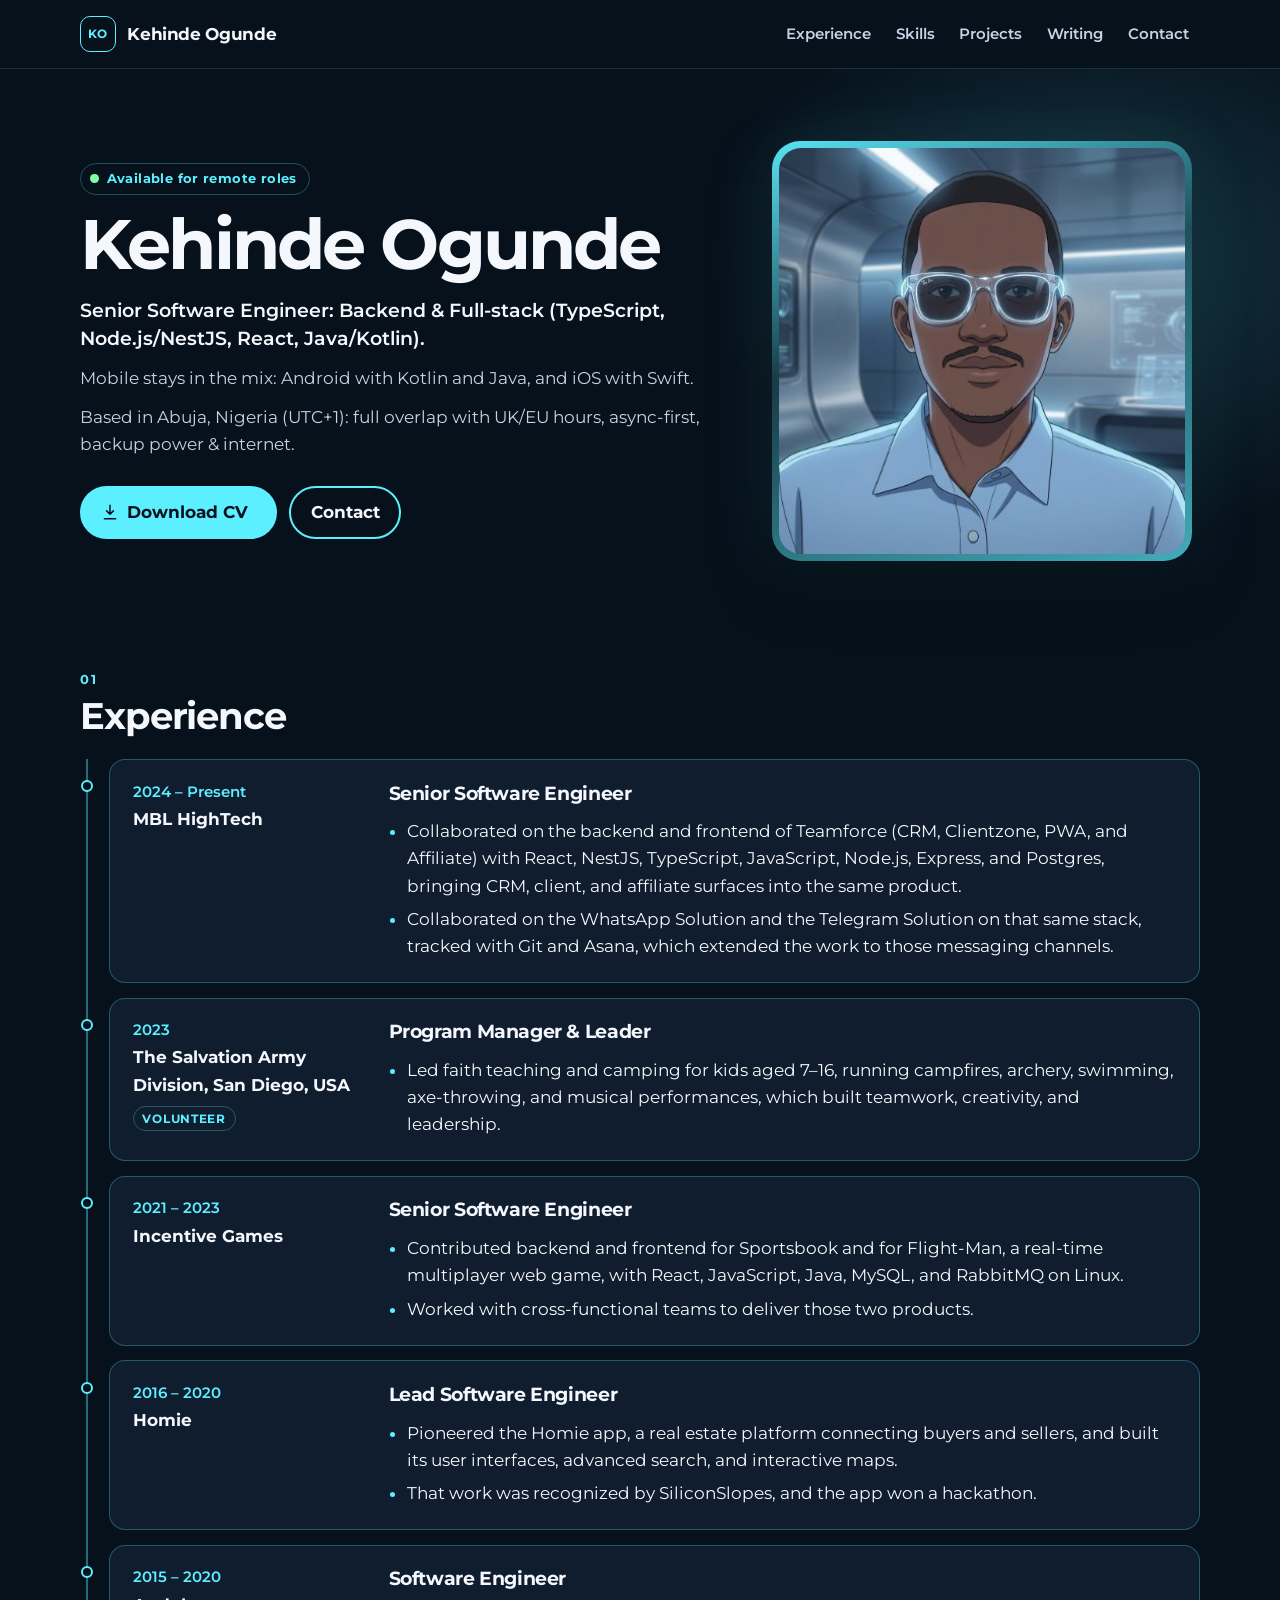
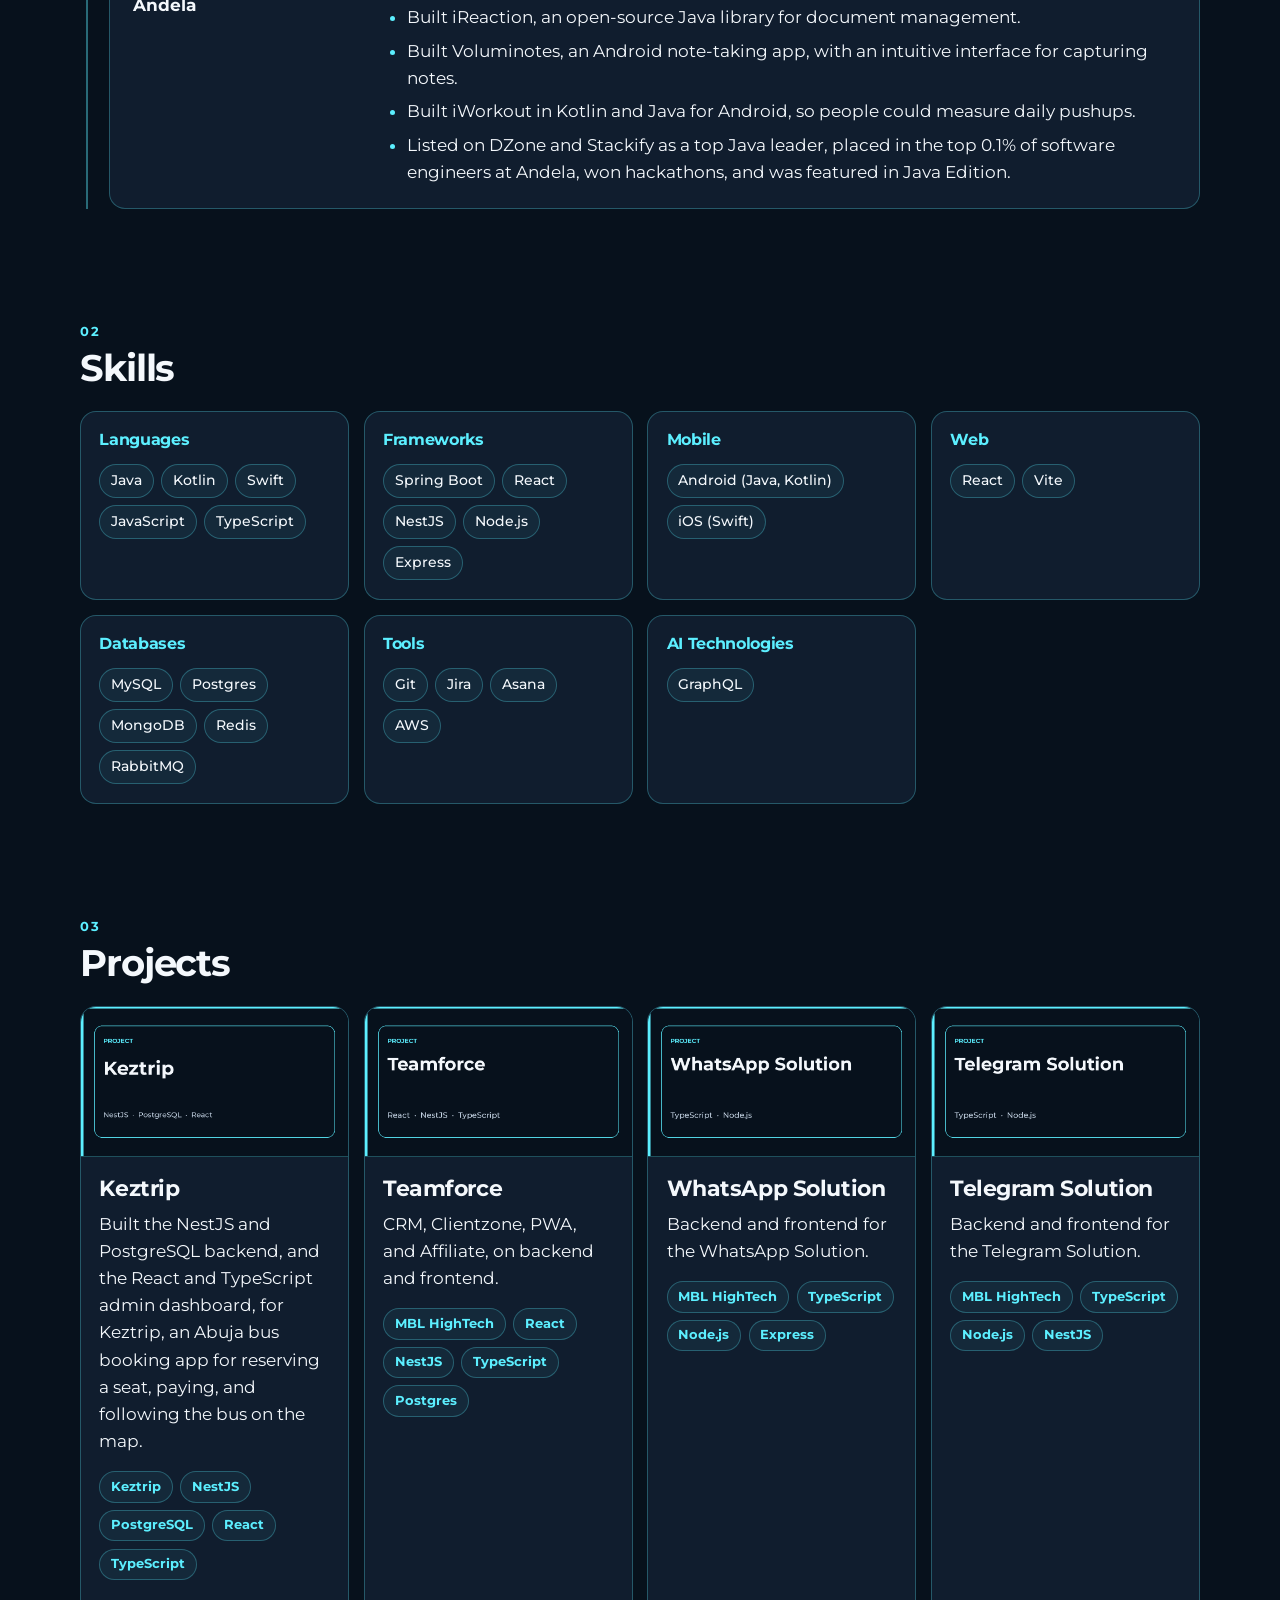
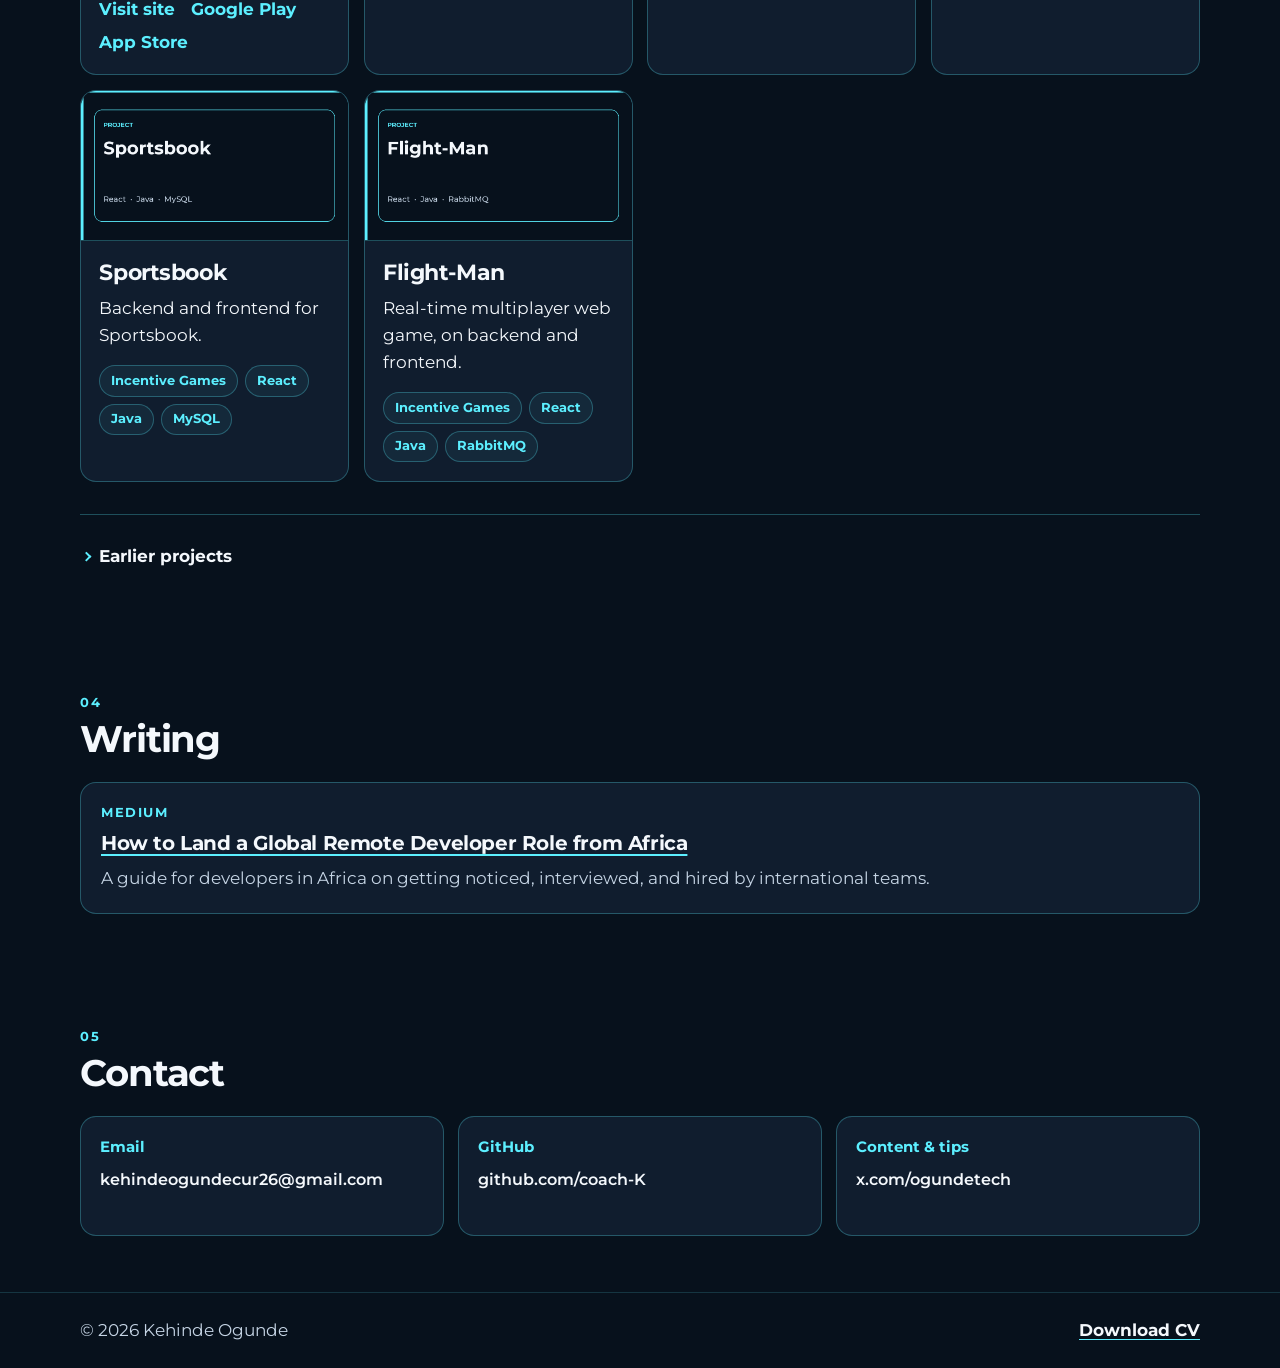
==== index.html @ 83314498 "Use Keztrip's own description on its project card. Keep the card linked to keztrip.com, which loads," ====
<!DOCTYPE html>
<html lang="en">
  <head>
    <meta charset="utf-8">
    <meta name="viewport" content="width=device-width, initial-scale=1">
    <meta name="color-scheme" content="dark">
    <meta name="theme-color" content="#07111c">
    <meta name="format-detection" content="telephone=no">
    <title>Kehinde Ogunde — Senior Software Engineer</title>
    <meta name="description" content="Senior Software Engineer in Abuja, Nigeria (UTC+1), focused on backend and full-stack work with TypeScript, Node.js/NestJS, React, and Java/Kotlin. Available for remote roles.">
    <meta name="author" content="Kehinde Ogunde">
    <link rel="canonical" href="https://kehindeogunde.com">
    <meta property="og:title" content="Kehinde Ogunde — Senior Software Engineer">
    <meta property="og:description" content="Senior Software Engineer in Abuja, Nigeria (UTC+1), focused on backend and full-stack work with TypeScript, Node.js/NestJS, React, and Java/Kotlin. Available for remote roles.">
    <meta property="og:type" content="website">
    <meta property="og:url" content="https://kehindeogunde.com">
    <meta property="og:image" content="https://kehindeogunde.com/assets/og-image.png">
    <meta property="og:image:width" content="1200">
    <meta property="og:image:height" content="630">
    <meta property="og:image:alt" content="Stylized portrait of Kehinde Ogunde, software engineer">
    <meta property="og:locale" content="en_US">
    <meta name="twitter:card" content="summary_large_image">
    <meta name="twitter:title" content="Kehinde Ogunde — Senior Software Engineer">
    <meta name="twitter:description" content="Senior Software Engineer in Abuja, Nigeria (UTC+1), focused on backend and full-stack work with TypeScript, Node.js/NestJS, React, and Java/Kotlin. Available for remote roles.">
    <meta name="twitter:image" content="https://kehindeogunde.com/assets/og-image.png">
    <meta name="twitter:image:alt" content="Stylized portrait of Kehinde Ogunde, software engineer">
    <link rel="icon" href="assets/favicon.ico" sizes="any">
    <link rel="icon" type="image/png" sizes="32x32" href="assets/favicon-32.png">
    <link rel="apple-touch-icon" href="assets/apple-touch-icon.png">
    <link rel="preload" href="assets/fonts/montserrat-latin-wght-normal.woff2" as="font" type="font/woff2" crossorigin>
    <link rel="stylesheet" href="styles.css">
    <script type="application/ld+json">
      {
        "@context": "https://schema.org",
        "@type": "Person",
        "name": "Kehinde Ogunde",
        "jobTitle": "Senior Software Engineer",
        "email": "kehindeogundecur26@gmail.com",
        "url": "https://kehindeogunde.com",
        "image": "https://kehindeogunde.com/assets/avatar.jpg",
        "address": {
          "@type": "PostalAddress",
          "addressLocality": "Abuja",
          "addressCountry": "Nigeria"
        },
        "sameAs": [
          "https://github.com/coach-K",
          "https://x.com/ogundetech"
        ],
        "worksFor": {
          "@type": "Organization",
          "name": "MBL HighTech"
        }
      }
    </script>
  </head>
  <body>
    <a class="skip" href="#main">Skip to content</a>
    <header class="site-header">
      <div class="header-inner wrap">
        <a class="brand" href="#top">
          <span class="brand-mark" aria-hidden="true">KO</span>
          <span class="brand-name">Kehinde Ogunde</span>
        </a>
        <label class="nav-toggle">
          <input class="nav-check" type="checkbox">
          <span class="visually-hidden">Menu</span>
          <span class="bars" aria-hidden="true"></span>
        </label>
        <nav class="site-nav" aria-label="Primary">
          <ul>
            <li><a href="#experience">Experience</a></li>
            <li><a href="#skills">Skills</a></li>
            <li><a href="#projects">Projects</a></li>
            <li><a href="#writing">Writing</a></li>
            <li><a href="#contact">Contact</a></li>
          </ul>
        </nav>
      </div>
    </header>

    <main id="main">
      <section class="hero" id="top" aria-labelledby="hero-title">
        <div class="wrap hero-grid">
          <div class="hero-copy">
            <p class="availability"><span class="availability-dot" aria-hidden="true"></span> Available for remote roles</p>
            <h1 id="hero-title">Kehinde Ogunde</h1>
            <p class="lede">Senior Software Engineer: Backend &amp; Full-stack (TypeScript, Node.js/NestJS, React, Java/Kotlin).</p>
            <p class="hero-note">Mobile stays in the mix: Android with Kotlin and Java, and iOS with Swift.</p>
            <p class="hero-note">Based in Abuja, Nigeria (UTC+1): full overlap with UK/EU hours, async-first, backup power &amp; internet.</p>
            <div class="hero-actions">
              <a class="button button-primary" href="assets/Kehinde-Ogunde-CV.pdf" download="Kehinde-Ogunde-CV.pdf">
                <svg xmlns="http://www.w3.org/2000/svg" viewBox="0 0 24 24" width="18" height="18" aria-hidden="true" focusable="false">
                  <path d="M12 3v12m0 0 4.5-4.5M12 15 7.5 10.5M4.5 21h15" fill="none" stroke="currentColor" stroke-width="2" stroke-linecap="round" stroke-linejoin="round"/>
                </svg>
                Download CV<span class="visually-hidden"> (PDF)</span>
              </a>
              <a class="button button-secondary" href="#contact">Contact</a>
            </div>
          </div>
          <figure class="portrait">
            <div class="portrait-frame">
              <img src="assets/avatar.jpg" width="400" height="400" alt="Stylized portrait of Kehinde Ogunde" fetchpriority="high" decoding="async">
            </div>
          </figure>
        </div>
      </section>

      <section class="section" id="experience" aria-labelledby="experience-title">
        <div class="wrap">
          <div class="section-heading">
            <p class="kicker">01</p>
            <h2 id="experience-title">Experience</h2>
          </div>
          <p class="visually-hidden">Most recent role first.</p>
          <ol class="timeline">
            <li>
              <article class="role">
                <h3>Senior Software Engineer</h3>
                <div class="role-meta">
                  <p class="role-when"><time datetime="2024">2024</time> – Present</p>
                  <p class="role-org">MBL HighTech</p>
                </div>
                <ul>
                  <li>Collaborated on the backend and frontend of Teamforce (CRM, Clientzone, PWA, and Affiliate) with React, NestJS, TypeScript, JavaScript, Node.js, Express, and Postgres, bringing CRM, client, and affiliate surfaces into the same product.</li>
                  <li>Collaborated on the WhatsApp Solution and the Telegram Solution on that same stack, tracked with Git and Asana, which extended the work to those messaging channels.</li>
                </ul>
              </article>
            </li>
            <li>
              <article class="role">
                <h3>Program Manager &amp; Leader</h3>
                <div class="role-meta">
                  <p class="role-when"><time datetime="2023">2023</time></p>
                  <p class="role-org">The Salvation Army Division, San Diego, USA</p>
                  <p class="role-badge">Volunteer</p>
                </div>
                <ul>
                  <li>Led faith teaching and camping for kids aged 7–16, running campfires, archery, swimming, axe-throwing, and musical performances, which built teamwork, creativity, and leadership.</li>
                </ul>
              </article>
            </li>
            <li>
              <article class="role">
                <h3>Senior Software Engineer</h3>
                <div class="role-meta">
                  <p class="role-when"><time datetime="2021">2021</time> – <time datetime="2023">2023</time></p>
                  <p class="role-org">Incentive Games</p>
                </div>
                <ul>
                  <li>Contributed backend and frontend for Sportsbook and for Flight-Man, a real-time multiplayer web game, with React, JavaScript, Java, MySQL, and RabbitMQ on Linux.</li>
                  <li>Worked with cross-functional teams to deliver those two products.</li>
                </ul>
              </article>
            </li>
            <li>
              <article class="role">
                <h3>Lead Software Engineer</h3>
                <div class="role-meta">
                  <p class="role-when"><time datetime="2016">2016</time> – <time datetime="2020">2020</time></p>
                  <p class="role-org">Homie</p>
                </div>
                <!-- TODO: Google Play listing for Homie was not linked. play.google.com/store/apps/details?id=com.homie.sharedliving is a different app (roommate finder, Israeli developer). Package ids com.homie, com.homie.app, and com.homie.realestate returned 404. -->
                <ul>
                  <li>Pioneered the Homie app, a real estate platform connecting buyers and sellers, and built its user interfaces, advanced search, and interactive maps.</li>
                  <li>That work was recognized by SiliconSlopes, and the app won a hackathon.</li>
                </ul>
              </article>
            </li>
            <li>
              <article class="role">
                <h3>Software Engineer</h3>
                <div class="role-meta">
                  <p class="role-when"><time datetime="2015">2015</time> – <time datetime="2020">2020</time></p>
                  <p class="role-org">Andela</p>
                </div>
                <ul>
                  <li>Built iReaction, an open-source Java library for document management.</li>
                  <li>Built Voluminotes, an Android note-taking app, with an intuitive interface for capturing notes.</li>
                  <li>Built iWorkout in Kotlin and Java for Android, so people could measure daily pushups.</li>
                  <li>Listed on DZone and Stackify as a top Java leader, placed in the top 0.1% of software engineers at Andela, won hackathons, and was featured in Java Edition.</li>
                </ul>
              </article>
            </li>
          </ol>
        </div>
      </section>

      <section class="section" id="skills" aria-labelledby="skills-title">
        <div class="wrap">
          <div class="section-heading">
            <p class="kicker">02</p>
            <h2 id="skills-title">Skills</h2>
          </div>
          <div class="skill-grid">
            <article class="skill-card">
              <h3>Languages</h3>
              <ul class="chips">
                <li>Java</li>
                <li>Kotlin</li>
                <li>Swift</li>
                <li>JavaScript</li>
                <li>TypeScript</li>
              </ul>
            </article>
            <article class="skill-card">
              <h3>Frameworks</h3>
              <ul class="chips">
                <li>Spring Boot</li>
                <li>React</li>
                <li>NestJS</li>
                <li>Node.js</li>
                <li>Express</li>
              </ul>
            </article>
            <article class="skill-card">
              <h3>Mobile</h3>
              <ul class="chips">
                <li>Android (Java, Kotlin)</li>
                <li>iOS (Swift)</li>
              </ul>
            </article>
            <article class="skill-card">
              <h3>Web</h3>
              <ul class="chips">
                <li>React</li>
                <li>Vite</li>
              </ul>
            </article>
            <article class="skill-card">
              <h3>Databases</h3>
              <ul class="chips">
                <li>MySQL</li>
                <li>Postgres</li>
                <li>MongoDB</li>
                <li>Redis</li>
                <li>RabbitMQ</li>
              </ul>
            </article>
            <article class="skill-card">
              <h3>Tools</h3>
              <ul class="chips">
                <li>Git</li>
                <li>Jira</li>
                <li>Asana</li>
                <li>AWS</li>
              </ul>
            </article>
            <article class="skill-card">
              <h3>AI Technologies</h3>
              <ul class="chips">
                <li>GraphQL</li>
              </ul>
            </article>
          </div>
        </div>
      </section>

      <section class="section" id="projects" aria-labelledby="projects-title">
        <div class="wrap">
          <div class="section-heading">
            <p class="kicker">03</p>
            <h2 id="projects-title">Projects</h2>
          </div>
          <!-- No verified public URL for Teamforce, the WhatsApp Solution, or the Telegram Solution. mblhightech.net lists Prime CRM and a WhatsApp Chat Platform under different names. teamforcetechnologies.com does not mention MBL Hightech, so it is not linked. -->
          <!-- No verified public URL for Sportsbook or Flight-Man. MEGA Flight is a 2025 Incentive Games title and is not the CV's Flight-Man, so it is not linked. -->
          <ul class="project-grid">
            <li>
              <article class="project-card">
                <img class="project-thumb" src="assets/projects/keztrip.png" width="960" height="540" alt="" decoding="async">
                <div class="project-body">
                  <h3>Keztrip</h3>
                  <p>Built the NestJS and PostgreSQL backend, and the React and TypeScript admin dashboard, for Keztrip, an Abuja bus booking app for reserving a seat, paying, and following the bus on the map.</p>
                  <ul class="tags" aria-label="Company and technologies">
                    <li class="tag-company">Keztrip</li>
                    <li>NestJS</li>
                    <li>PostgreSQL</li>
                    <li>React</li>
                    <li>TypeScript</li>
                  </ul>
                  <div class="project-links">
                    <a class="project-cta" href="https://keztrip.com/" target="_blank" rel="noopener noreferrer">Visit site<span class="visually-hidden"> for Keztrip (opens in a new tab)</span></a>
                    <a class="project-cta" href="https://play.google.com/store/apps/details?id=com.keztrip.app" target="_blank" rel="noopener noreferrer">Google Play<span class="visually-hidden"> for Keztrip (opens in a new tab)</span></a>
                    <a class="project-cta" href="https://apps.apple.com/ng/app/keztrip/id6775054855" target="_blank" rel="noopener noreferrer">App Store<span class="visually-hidden"> for Keztrip (opens in a new tab)</span></a>
                  </div>
                </div>
              </article>
            </li>
            <li>
              <article class="project-card">
                <img class="project-thumb" src="assets/projects/teamforce.png" width="960" height="540" alt="" decoding="async">
                <div class="project-body">
                  <h3>Teamforce</h3>
                  <p>CRM, Clientzone, PWA, and Affiliate, on backend and frontend.</p>
                  <ul class="tags" aria-label="Company and technologies">
                    <li class="tag-company">MBL HighTech</li>
                    <li>React</li>
                    <li>NestJS</li>
                    <li>TypeScript</li>
                    <li>Postgres</li>
                  </ul>
                </div>
              </article>
            </li>
            <li>
              <article class="project-card">
                <img class="project-thumb" src="assets/projects/whatsapp-solution.png" width="960" height="540" alt="" decoding="async">
                <div class="project-body">
                  <h3>WhatsApp Solution</h3>
                  <p>Backend and frontend for the WhatsApp Solution.</p>
                  <ul class="tags" aria-label="Company and technologies">
                    <li class="tag-company">MBL HighTech</li>
                    <li>TypeScript</li>
                    <li>Node.js</li>
                    <li>Express</li>
                  </ul>
                </div>
              </article>
            </li>
            <li>
              <article class="project-card">
                <img class="project-thumb" src="assets/projects/telegram-solution.png" width="960" height="540" alt="" decoding="async">
                <div class="project-body">
                  <h3>Telegram Solution</h3>
                  <p>Backend and frontend for the Telegram Solution.</p>
                  <ul class="tags" aria-label="Company and technologies">
                    <li class="tag-company">MBL HighTech</li>
                    <li>TypeScript</li>
                    <li>Node.js</li>
                    <li>NestJS</li>
                  </ul>
                </div>
              </article>
            </li>
            <li>
              <article class="project-card">
                <img class="project-thumb" src="assets/projects/sportsbook.png" width="960" height="540" alt="" decoding="async">
                <div class="project-body">
                  <h3>Sportsbook</h3>
                  <p>Backend and frontend for Sportsbook.</p>
                  <ul class="tags" aria-label="Company and technologies">
                    <li class="tag-company">Incentive Games</li>
                    <li>React</li>
                    <li>Java</li>
                    <li>MySQL</li>
                  </ul>
                </div>
              </article>
            </li>
            <li>
              <article class="project-card">
                <img class="project-thumb" src="assets/projects/flight-man.png" width="960" height="540" alt="" decoding="async">
                <div class="project-body">
                  <h3>Flight-Man</h3>
                  <p>Real-time multiplayer web game, on backend and frontend.</p>
                  <ul class="tags" aria-label="Company and technologies">
                    <li class="tag-company">Incentive Games</li>
                    <li>React</li>
                    <li>Java</li>
                    <li>RabbitMQ</li>
                  </ul>
                </div>
              </article>
            </li>
          </ul>
          <details class="earlier">
            <summary>Earlier projects</summary>
            <ul class="project-grid project-grid-compact">
              <li>
                <article class="project-card">
                  <img class="project-thumb" src="assets/projects/ireaction.png" width="960" height="540" alt="" decoding="async">
                  <div class="project-body">
                    <h3>iReaction</h3>
                    <p>Open-source Java library for document management.</p>
                    <ul class="tags" aria-label="Company and technologies">
                      <li class="tag-company">Andela</li>
                      <li>Java</li>
                      <li>Open source</li>
                    </ul>
                    <a class="project-cta" href="https://github.com/coach-K/iReaction" target="_blank" rel="noopener noreferrer">View repository<span class="visually-hidden"> for iReaction (opens in a new tab)</span></a>
                  </div>
                </article>
              </li>
              <li>
                <article class="project-card">
                  <img class="project-thumb" src="assets/projects/voluminotes.png" width="960" height="540" alt="" decoding="async">
                  <div class="project-body">
                    <h3>Voluminotes</h3>
                    <p>Note-taking app for Android with an intuitive interface.</p>
                    <ul class="tags" aria-label="Company and technologies">
                      <li class="tag-company">Andela</li>
                      <li>Android</li>
                    </ul>
                    <a class="project-cta" href="https://github.com/coach-K/Voluminotes-App" target="_blank" rel="noopener noreferrer">View repository<span class="visually-hidden"> for Voluminotes (opens in a new tab)</span></a>
                  </div>
                </article>
              </li>
              <li>
                <article class="project-card">
                  <img class="project-thumb" src="assets/projects/iworkout.png" width="960" height="540" alt="" decoding="async">
                  <div class="project-body">
                    <h3>iWorkout</h3>
                    <p>Workout app that measures daily pushups, built with Kotlin and Java for Android.</p>
                    <ul class="tags" aria-label="Company and technologies">
                      <li class="tag-company">Andela</li>
                      <li>Kotlin</li>
                      <li>Java</li>
                    </ul>
                    <a class="project-cta" href="https://github.com/coach-K/iWorkout" target="_blank" rel="noopener noreferrer">View repository<span class="visually-hidden"> for iWorkout (opens in a new tab)</span></a>
                  </div>
                </article>
              </li>
              <li>
                <!-- TODO: no verified Google Play URL for the Homie real-estate app. com.homie.sharedliving is a different product. Do not link a store page until the package id is confirmed. -->
                <article class="project-card">
                  <img class="project-thumb" src="assets/projects/homie.png" width="960" height="540" alt="" decoding="async">
                  <div class="project-body">
                    <h3>Homie</h3>
                    <p>Real estate app connecting buyers and sellers, with search and interactive maps.</p>
                    <ul class="tags" aria-label="Company and technologies">
                      <li class="tag-company">Homie</li>
                      <li>Android</li>
                    </ul>
                  </div>
                </article>
              </li>
            </ul>
          </details>
        </div>
      </section>

      <section class="section" id="writing" aria-labelledby="writing-title">
        <div class="wrap">
          <div class="section-heading">
            <p class="kicker">04</p>
            <h2 id="writing-title">Writing</h2>
          </div>
          <!-- TODO: No bylined Stackify or DZone article by Kehinde Ogunde was verified. Stackify's "Java Developer Skills" roundup quotes him; it is not his article. DZone search returned Kehinde Sanni, a different author. -->
          <ul class="writing-list">
            <li>
              <article class="writing-card">
                <p class="writing-source">Medium</p>
                <h3><a href="https://medium.com/@ogundetech/how-to-land-a-global-remote-developer-role-from-africa-5089f0207155" target="_blank" rel="noopener noreferrer">How to Land a Global Remote Developer Role from Africa<span class="visually-hidden"> (opens in a new tab)</span></a></h3>
                <p>A guide for developers in Africa on getting noticed, interviewed, and hired by international teams.</p>
              </article>
            </li>
          </ul>
        </div>
      </section>

      <section class="section" id="contact" aria-labelledby="contact-title">
        <div class="wrap">
          <div class="section-heading">
            <p class="kicker">05</p>
            <h2 id="contact-title">Contact</h2>
          </div>
          <div class="contact-grid">
            <a class="contact-card" href="mailto:kehindeogundecur26@gmail.com">
              <span class="contact-label">Email</span>
              <span class="contact-value">kehindeogundecur26@gmail.com</span>
            </a>
            <a class="contact-card" href="https://github.com/coach-K" target="_blank" rel="me noopener noreferrer">
              <span class="contact-label">GitHub</span>
              <span class="contact-value">github.com/coach-K</span>
              <span class="visually-hidden">(opens in a new tab)</span>
            </a>
            <a class="contact-card" href="https://x.com/ogundetech" target="_blank" rel="me noopener noreferrer">
              <span class="contact-label">Content &amp; tips</span>
              <span class="contact-value">x.com/ogundetech</span>
              <span class="visually-hidden">(opens in a new tab)</span>
            </a>
          </div>
        </div>
      </section>
    </main>

    <footer class="site-footer">
      <div class="wrap footer-inner">
        <p>© 2026 Kehinde Ogunde</p>
        <a href="assets/Kehinde-Ogunde-CV.pdf" download="Kehinde-Ogunde-CV.pdf">Download CV<span class="visually-hidden"> (PDF)</span></a>
      </div>
    </footer>
    <script src="script.js" defer></script>
  </body>
</html>
---- styles.css ----
@font-face {
  font-family: "Montserrat";
  src: url("assets/fonts/montserrat-latin-wght-normal.woff2") format("woff2");
  font-weight: 100 900;
  font-style: normal;
  font-display: swap;
  unicode-range: U+0000-00FF, U+0131, U+0152-0153, U+02BB-02BC, U+02C6, U+02DA, U+02DC, U+0304, U+0308, U+0329, U+2000-206F, U+20AC, U+2122, U+2191, U+2193, U+2212, U+2215, U+FEFF, U+FFFD;
}

:root {
  --bg: #07111c;
  --card: #101d2e;
  --ink: #f4f8fc;
  --muted: #c5d4e4;
  --cyan: #5cefff;
  --line: rgba(92, 239, 255, 0.28);
  --navy: #07111c;
  --header: rgba(7, 17, 28, 0.94);
  --radius: 16px;
}

*,
*::before,
*::after {
  box-sizing: border-box;
}

html {
  scroll-behavior: smooth;
  color-scheme: dark;
  background: var(--bg);
}

body {
  margin: 0;
  min-height: 100vh;
  background: var(--bg);
  color: var(--ink);
  font-family: "Montserrat", system-ui, sans-serif;
  font-size: 1.0625rem;
  line-height: 1.6;
  font-weight: 400;
}

h1,
h2,
h3,
p,
ul,
ol,
figure {
  margin: 0;
  padding: 0;
}

ul,
ol {
  list-style: none;
}

img {
  max-width: 100%;
  height: auto;
  display: block;
}

a {
  color: inherit;
}

:focus {
  outline: none;
}

:focus-visible {
  outline: 3px solid var(--cyan);
  outline-offset: 3px;
}

::selection {
  background: var(--cyan);
  color: var(--navy);
}

.skip {
  position: absolute;
  left: 1rem;
  top: 0;
  transform: translateY(-120%);
  z-index: 100;
  background: var(--cyan);
  color: var(--navy);
  font-weight: 700;
  text-decoration: none;
  padding: 0.65rem 1rem;
  border-radius: 0 0 10px 10px;
}

.skip:focus {
  transform: none;
}

.visually-hidden {
  position: absolute;
  width: 1px;
  height: 1px;
  padding: 0;
  margin: -1px;
  overflow: hidden;
  clip: rect(0, 0, 0, 0);
  white-space: nowrap;
  border: 0;
}

.wrap {
  width: min(1120px, calc(100% - 2rem));
  margin-inline: auto;
}

.site-header {
  position: sticky;
  top: 0;
  z-index: 40;
  background: var(--header);
  border-bottom: 1px solid rgba(92, 239, 255, 0.16);
  backdrop-filter: blur(14px);
}

.header-inner {
  position: relative;
  display: flex;
  align-items: center;
  justify-content: space-between;
  min-height: 4.25rem;
  gap: 1rem;
}

.brand {
  display: inline-flex;
  align-items: center;
  gap: 0.7rem;
  text-decoration: none;
  font-weight: 700;
  letter-spacing: -0.02em;
}

.brand-mark {
  width: 2.25rem;
  height: 2.25rem;
  display: grid;
  place-items: center;
  border: 1px solid var(--cyan);
  border-radius: 10px;
  color: var(--cyan);
  font-size: 0.78rem;
  letter-spacing: 0.04em;
  flex-shrink: 0;
}

.brand-name {
  font-size: 0.98rem;
}

.nav-toggle {
  position: relative;
  display: inline-flex;
  align-items: center;
  justify-content: center;
  width: 44px;
  height: 44px;
  border: 1px solid var(--line);
  border-radius: 12px;
  background: transparent;
  color: var(--cyan);
  cursor: pointer;
  flex-shrink: 0;
}

.nav-check {
  position: absolute;
  inset: 0;
  margin: 0;
  opacity: 0;
  cursor: pointer;
}

.nav-toggle:has(.nav-check:focus-visible) {
  outline: 3px solid var(--cyan);
  outline-offset: 3px;
}

.bars,
.bars::before,
.bars::after {
  display: block;
  width: 18px;
  height: 2px;
  background: var(--cyan);
  border-radius: 2px;
  position: relative;
}

.bars::before,
.bars::after {
  content: "";
  position: absolute;
  left: 0;
}

.bars::before {
  top: -6px;
}

.bars::after {
  top: 6px;
}

.header-inner:has(.nav-check:checked) .bars {
  background: transparent;
}

.header-inner:has(.nav-check:checked) .bars::before {
  top: 0;
  transform: rotate(45deg);
}

.header-inner:has(.nav-check:checked) .bars::after {
  top: 0;
  transform: rotate(-45deg);
}

.site-nav a {
  display: block;
  text-decoration: none;
  font-weight: 600;
  font-size: 0.98rem;
  color: var(--muted);
  padding: 0.8rem 0.85rem;
  border-radius: 10px;
}

.site-nav a:hover,
.site-nav a:focus-visible {
  color: var(--ink);
  background: rgba(92, 239, 255, 0.08);
}

@media (max-width: 859px) {
  .site-nav {
    display: none;
  }

  .header-inner:has(.nav-check:checked) .site-nav {
    display: block;
    position: absolute;
    top: calc(100% + 0.55rem);
    right: 0;
    width: min(16.5rem, calc(100vw - 2rem));
    padding: 0.4rem;
    background: #0e1a2a;
    border: 1px solid var(--line);
    border-radius: 14px;
    box-shadow: 0 18px 40px rgba(0, 0, 0, 0.4);
    z-index: 50;
  }
}

@media (min-width: 860px) {
  .nav-toggle {
    display: none;
  }

  .site-nav {
    display: block;
    position: static;
    width: auto;
    padding: 0;
    background: transparent;
    border: 0;
    box-shadow: none;
  }

  .site-nav ul {
    display: flex;
    align-items: center;
    gap: 0.15rem;
  }

  .site-nav a {
    padding: 0.4rem 0.7rem;
    font-size: 0.95rem;
  }
}

.hero {
  padding: 2.75rem 0 2.25rem;
  background: radial-gradient(ellipse 80% 55% at 50% 0%, rgba(92, 239, 255, 0.16), transparent 62%);
}

.hero-grid {
  display: grid;
  gap: 2rem;
  align-items: center;
}

.portrait {
  order: -1;
  width: min(100%, 320px);
  margin-inline: auto;
}

.portrait-frame {
  padding: 7px;
  border-radius: 28px;
  background: linear-gradient(160deg, rgba(92, 239, 255, 0.95), rgba(92, 239, 255, 0.18) 42%, rgba(92, 239, 255, 0.7));
  box-shadow: 0 24px 60px rgba(0, 0, 0, 0.35), 0 0 70px rgba(92, 239, 255, 0.12);
}

.portrait-frame img {
  width: 100%;
  border-radius: 22px;
}

.availability {
  display: inline-flex;
  align-items: center;
  gap: 0.5rem;
  margin-bottom: 0.9rem;
  padding: 0.28rem 0.75rem 0.28rem 0.55rem;
  border: 1px solid var(--line);
  border-radius: 999px;
  color: var(--cyan);
  font-size: 0.82rem;
  font-weight: 700;
  letter-spacing: 0.03em;
}

.availability-dot {
  width: 0.55rem;
  height: 0.55rem;
  border-radius: 50%;
  background: #7dffa8;
  box-shadow: 0 0 0 0 rgba(125, 255, 168, 0.65);
  animation: pulse 2.4s ease-out infinite;
}

@keyframes pulse {
  70% {
    box-shadow: 0 0 0 8px rgba(125, 255, 168, 0);
  }

  100% {
    box-shadow: 0 0 0 0 rgba(125, 255, 168, 0);
  }
}

.js .reveal {
  opacity: 0;
  transform: translateY(14px);
}

.js .reveal.is-in {
  opacity: 1;
  transform: none;
  transition: opacity 0.55s ease, transform 0.55s ease;
}

h1 {
  font-size: clamp(2.5rem, 8vw, 4.4rem);
  line-height: 1.02;
  letter-spacing: -0.04em;
  font-weight: 700;
}

.lede {
  margin-top: 1rem;
  max-width: 40rem;
  color: var(--ink);
  font-size: 1.2rem;
  font-weight: 600;
  line-height: 1.45;
}

.hero-note {
  margin-top: 0.75rem;
  max-width: 40rem;
  color: var(--muted);
}

.hero-actions {
  display: flex;
  flex-wrap: wrap;
  gap: 0.75rem;
  margin-top: 1.7rem;
}

.button {
  display: inline-flex;
  align-items: center;
  justify-content: center;
  gap: 0.5rem;
  min-height: 48px;
  padding: 0.7rem 1.2rem;
  border-radius: 999px;
  font-weight: 700;
  text-decoration: none;
  border: 2px solid transparent;
}

.button svg {
  flex-shrink: 0;
}

.button-primary {
  background: var(--cyan);
  color: var(--navy);
}

.button-primary:hover {
  background: #8af6ff;
}

.button-secondary {
  background: transparent;
  color: var(--ink);
  border-color: var(--cyan);
}

.button-secondary:hover {
  background: rgba(92, 239, 255, 0.1);
}

.section {
  padding: 2.75rem 0;
  scroll-margin-top: 5.25rem;
}

.hero {
  scroll-margin-top: 5.25rem;
}

.section-heading {
  margin-bottom: 1.35rem;
}

.kicker {
  color: var(--cyan);
  font-weight: 700;
  font-size: 0.82rem;
  letter-spacing: 0.16em;
  margin-bottom: 0.3rem;
}

h2 {
  font-size: clamp(1.7rem, 3vw, 2.3rem);
  line-height: 1.15;
  letter-spacing: -0.03em;
  font-weight: 700;
}

h3 {
  font-size: 1.2rem;
  line-height: 1.3;
  font-weight: 700;
  letter-spacing: -0.02em;
}

.timeline {
  display: grid;
  gap: 0.9rem;
  margin-left: 0.35rem;
  padding-left: 1.35rem;
  border-left: 2px solid rgba(92, 239, 255, 0.4);
}

.timeline > li {
  position: relative;
}

.timeline > li::before {
  content: "";
  position: absolute;
  width: 12px;
  height: 12px;
  border-radius: 50%;
  background: var(--bg);
  border: 2px solid var(--cyan);
  left: calc(-1.35rem - 7px);
  top: 1.35rem;
}

.role,
.skill-card,
.project-card,
.writing-card,
.contact-card {
  background: var(--card);
  border: 1px solid var(--line);
  border-radius: var(--radius);
}

.role {
  display: grid;
  gap: 0.35rem;
  padding: 1.15rem 1.15rem 1.2rem;
}

.role h3 {
  margin: 0;
}

.role-when {
  color: var(--cyan);
  font-weight: 600;
  font-size: 0.92rem;
}

.role-org {
  font-weight: 700;
  margin-top: 0.1rem;
}

.role-badge {
  display: inline-block;
  margin-top: 0.45rem;
  padding: 0.12rem 0.55rem;
  border-radius: 999px;
  border: 1px solid var(--line);
  color: var(--cyan);
  font-size: 0.75rem;
  font-weight: 700;
  letter-spacing: 0.06em;
  text-transform: uppercase;
}

.role ul {
  margin-top: 0.7rem;
  padding-left: 1.15rem;
}

.role li {
  list-style: disc;
}

.role li::marker {
  color: var(--cyan);
}

.role li + li {
  margin-top: 0.4rem;
}

.skill-grid,
.project-grid,
.writing-list,
.contact-grid {
  display: grid;
  gap: 0.9rem;
}

.skill-grid {
  grid-template-columns: repeat(auto-fit, minmax(220px, 1fr));
}

.skill-card {
  padding: 1.15rem 1.15rem 1.2rem;
  height: 100%;
}

.skill-card h3 {
  color: var(--cyan);
  font-size: 1rem;
  margin-bottom: 0.8rem;
}

.chips,
.tags {
  display: flex;
  flex-wrap: wrap;
  gap: 0.45rem;
}

.chips li,
.tags li {
  border: 1px solid var(--line);
  border-radius: 999px;
  padding: 0.28rem 0.68rem;
  background: rgba(92, 239, 255, 0.06);
  font-size: 0.9rem;
  font-weight: 500;
}

.tags {
  margin-top: 1rem;
}

.tags li {
  color: var(--cyan);
  font-size: 0.8rem;
  font-weight: 700;
}

.tag-company {
  background: var(--cyan);
  color: var(--navy);
  border-color: var(--cyan);
}

.project-grid {
  grid-template-columns: repeat(auto-fit, minmax(250px, 1fr));
}

.project-grid > li {
  display: flex;
}

.project-card {
  flex: 1;
  display: flex;
  flex-direction: column;
  overflow: hidden;
  padding: 0;
  transition: border-color 0.2s ease, transform 0.2s ease;
}

.project-card:hover {
  border-color: var(--cyan);
  transform: translateY(-4px);
}

.project-thumb {
  width: 100%;
  aspect-ratio: 16 / 9;
  object-fit: cover;
  border-bottom: 1px solid var(--line);
  background: var(--navy);
}

.project-body {
  display: flex;
  flex-direction: column;
  flex: 1;
  padding: 1.05rem 1.15rem 1.15rem;
}

.project-card h3 {
  font-size: 1.35rem;
}

.project-card p {
  margin-top: 0.55rem;
}

.project-links {
  display: flex;
  flex-wrap: wrap;
  gap: 0.35rem 1rem;
  margin-top: auto;
  padding-top: 1rem;
}

.project-cta {
  margin-top: auto;
  padding-top: 1rem;
  color: var(--cyan);
  font-weight: 700;
  text-decoration: none;
  text-underline-offset: 0.2em;
}

.project-links .project-cta {
  margin-top: 0;
  padding-top: 0;
}

.project-cta:hover {
  text-decoration: underline;
}

.earlier {
  margin-top: 2rem;
  border-top: 1px solid var(--line);
  padding-top: 1.1rem;
}

.earlier summary {
  display: inline-flex;
  align-items: center;
  gap: 0.55rem;
  min-height: 48px;
  padding: 0.35rem 0.2rem;
  color: var(--ink);
  font-weight: 700;
  font-size: 1.05rem;
  cursor: pointer;
  list-style: none;
}

.earlier summary::-webkit-details-marker {
  display: none;
}

.earlier summary::before {
  content: "";
  width: 0.45rem;
  height: 0.45rem;
  border-right: 2px solid var(--cyan);
  border-bottom: 2px solid var(--cyan);
  transform: rotate(-45deg);
  transition: transform 0.2s ease;
}

.earlier[open] summary::before {
  transform: rotate(45deg);
}

.project-grid-compact {
  margin-top: 0.4rem;
  grid-template-columns: repeat(auto-fit, minmax(220px, 1fr));
}

.project-grid-compact .project-card h3 {
  font-size: 1.1rem;
}

.project-grid-compact .project-body {
  padding: 0.85rem 0.95rem 1rem;
}

.writing-list {
  grid-template-columns: 1fr;
}

.writing-card {
  padding: 1.2rem 1.25rem 1.3rem;
  transition: border-color 0.2s ease;
}

.writing-card:hover {
  border-color: var(--cyan);
}

.writing-source {
  color: var(--cyan);
  font-size: 0.82rem;
  font-weight: 700;
  letter-spacing: 0.12em;
  text-transform: uppercase;
}

.writing-card h3 {
  margin-top: 0.45rem;
  font-size: 1.25rem;
}

.writing-card h3 a {
  color: inherit;
  text-decoration-color: var(--cyan);
  text-underline-offset: 0.18em;
}

.writing-card p:last-child {
  margin-top: 0.55rem;
  color: var(--muted);
}

.project-meta {
  color: var(--muted);
  font-weight: 600;
  font-size: 0.92rem;
}

.contact-grid {
  grid-template-columns: repeat(auto-fit, minmax(240px, 1fr));
}

.contact-card {
  display: flex;
  flex-direction: column;
  gap: 0.4rem;
  min-height: 7.5rem;
  padding: 1.2rem 1.2rem 1.25rem;
  text-decoration: none;
  transition: border-color 0.2s ease, background 0.2s ease;
}

.contact-card:hover {
  border-color: var(--cyan);
  background: #132536;
}

.contact-label {
  color: var(--cyan);
  font-size: 0.92rem;
  font-weight: 700;
}

.contact-value {
  font-weight: 600;
  font-size: 1.02rem;
  overflow-wrap: anywhere;
}

.site-footer {
  border-top: 1px solid rgba(92, 239, 255, 0.16);
  padding: 0.4rem 0 1.5rem;
}

.footer-inner {
  display: flex;
  flex-wrap: wrap;
  gap: 0.75rem 1.5rem;
  justify-content: space-between;
  align-items: center;
  color: var(--muted);
  padding-top: 1.1rem;
}

.footer-inner a {
  color: var(--ink);
  font-weight: 700;
  text-decoration-color: var(--cyan);
  text-underline-offset: 0.2em;
}

a,
summary {
  -webkit-tap-highlight-color: rgba(92, 239, 255, 0.25);
}

@media (min-width: 800px) {
  .role {
    grid-template-columns: 14.5rem 1fr;
    grid-template-areas:
      "meta title"
      "meta body";
    column-gap: 1.5rem;
    row-gap: 0.35rem;
    align-items: start;
    padding: 1.3rem 1.4rem 1.35rem;
  }

  .role h3 {
    grid-area: title;
  }

  .role-meta {
    grid-area: meta;
  }

  .role ul {
    grid-area: body;
    margin-top: 0.45rem;
  }
}

@media (min-width: 860px) {
  .wrap {
    width: min(1120px, calc(100% - 3rem));
  }

  .hero {
    padding: 4.5rem 0 3.25rem;
    background: radial-gradient(ellipse 48% 80% at 86% 35%, rgba(92, 239, 255, 0.16), transparent 64%);
  }

  .hero-grid {
    grid-template-columns: minmax(0, 1.15fr) minmax(260px, 0.8fr);
    gap: 3.5rem;
  }

  .portrait {
    order: 0;
    width: 100%;
    max-width: 420px;
    margin-inline: 0 0 auto;
  }

  .section {
    padding: 3.5rem 0;
  }

  .brand-name {
    font-size: 1.05rem;
  }
}

@media (max-width: 359px) {
  .brand-name {
    font-size: 0.86rem;
  }
}

@media (prefers-reduced-motion: reduce) {
  html {
    scroll-behavior: auto;
  }

  *,
  *::before,
  *::after {
    animation: none !important;
    transition: none !important;
  }

  .js .reveal {
    opacity: 1;
    transform: none;
  }
}

@media print {
  .js .reveal {
    opacity: 1 !important;
    transform: none !important;
  }

  .earlier > ul {
    display: grid !important;
  }

  .site-header,
  .skip,
  .hero-actions,
  .nav-toggle {
    display: none !important;
  }

  body {
    background: #fff;
    color: #121212;
  }

  .role,
  .skill-card,
  .project-card,
  .writing-card,
  .contact-card {
    background: #fff;
    border-color: #ccc;
    break-inside: avoid;
  }

  .eyebrow,
  .kicker,
  .role-when,
  .contact-label,
  .skill-card h3,
  .tags li,
  .role-badge {
    color: #0b6d84;
  }

  a {
    color: #121212;
  }
}
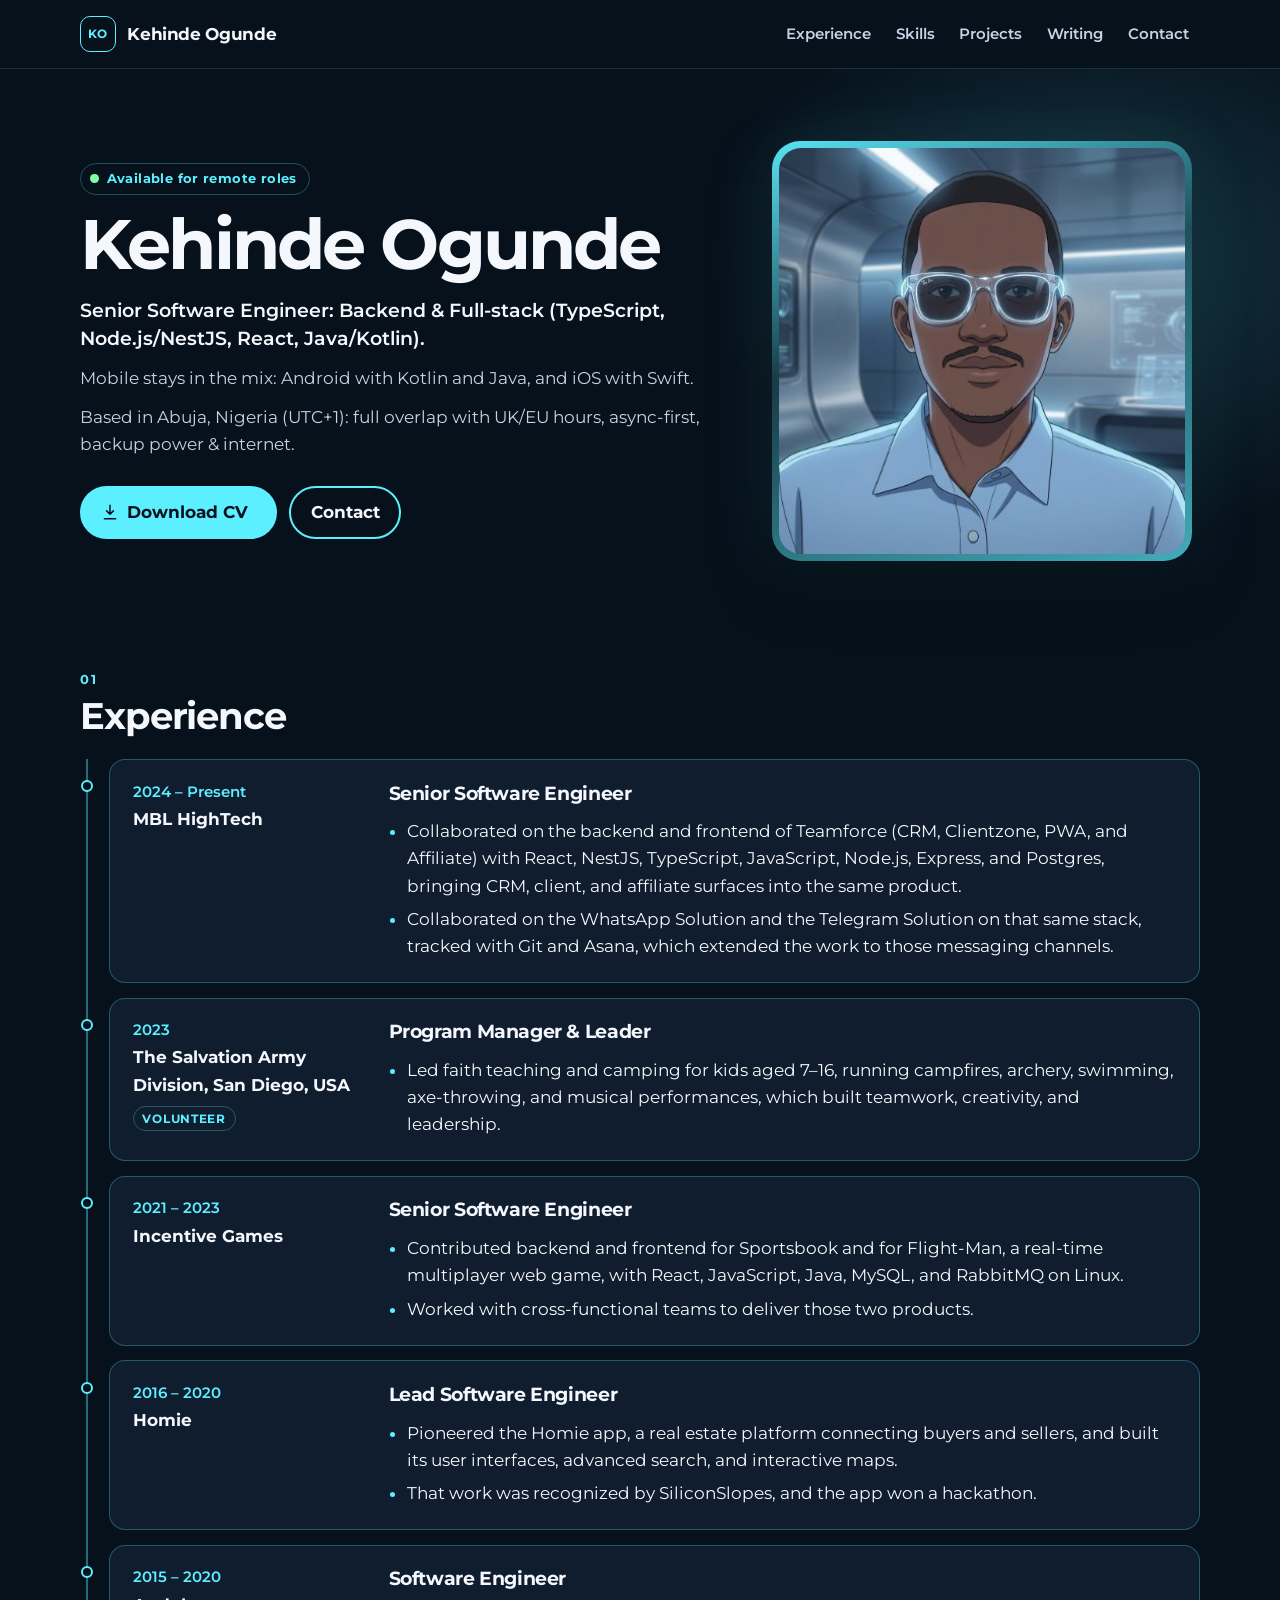
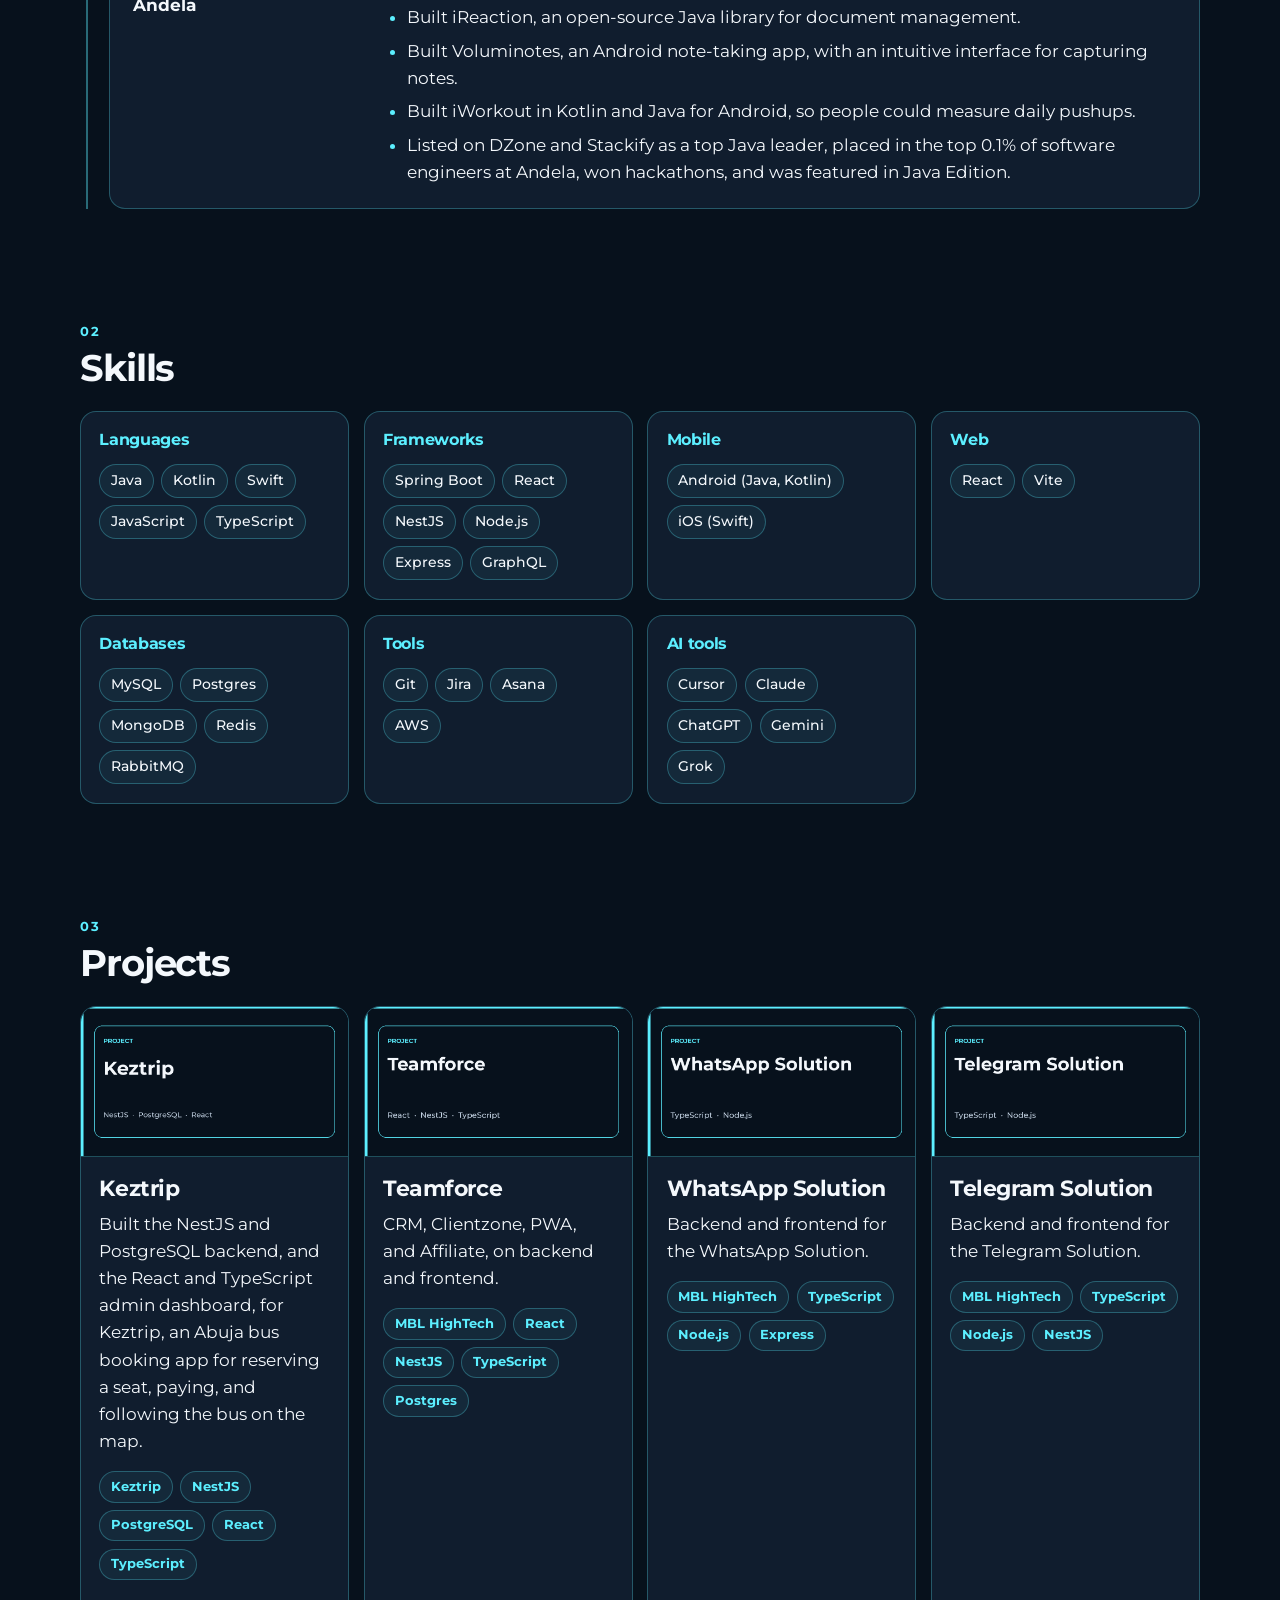
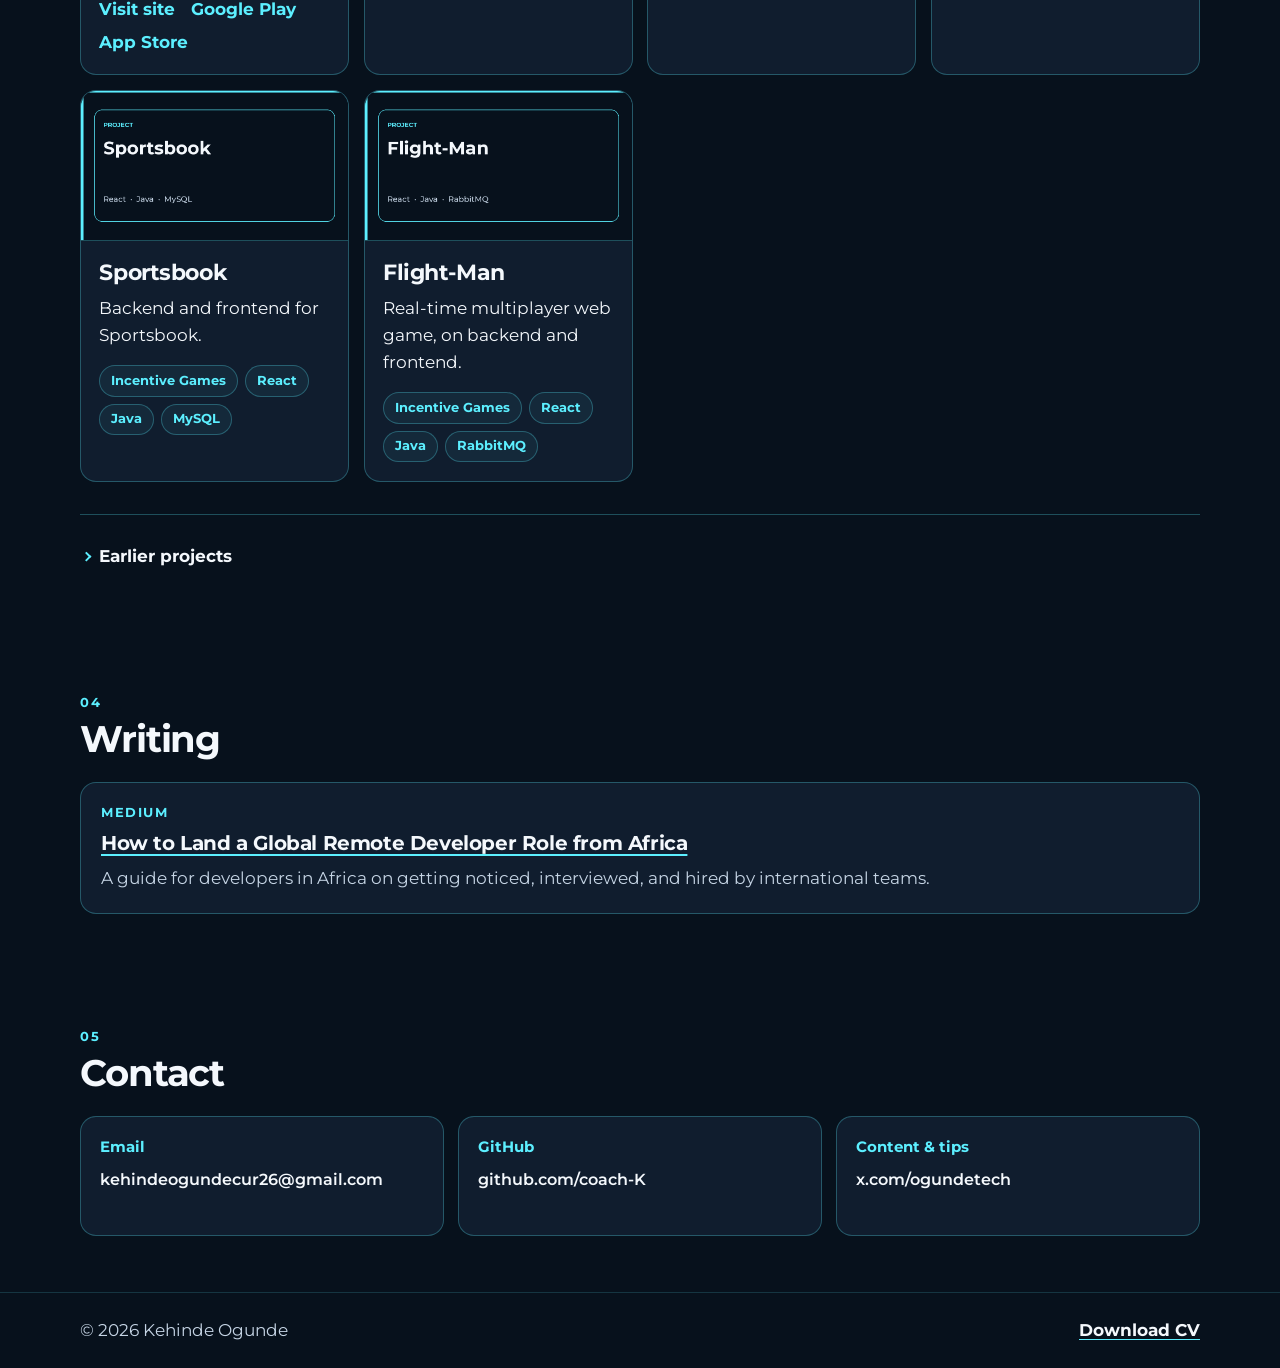
==== commit 6fafd9f6: "List the AI tools Kehinde uses now. Replace the AI group with Cursor, Claude, ChatGPT, Gemini, and G" ====
--- a/index.html
+++ b/index.html
@@ -211,6 +211,7 @@
                 <li>NestJS</li>
                 <li>Node.js</li>
                 <li>Express</li>
+                <li>GraphQL</li>
               </ul>
             </article>
             <article class="skill-card">
@@ -247,9 +248,13 @@
               </ul>
             </article>
             <article class="skill-card">
-              <h3>AI Technologies</h3>
-              <ul class="chips">
-                <li>GraphQL</li>
+              <h3>AI tools</h3>
+              <ul class="chips">
+                <li>Cursor</li>
+                <li>Claude</li>
+                <li>ChatGPT</li>
+                <li>Gemini</li>
+                <li>Grok</li>
               </ul>
             </article>
           </div>
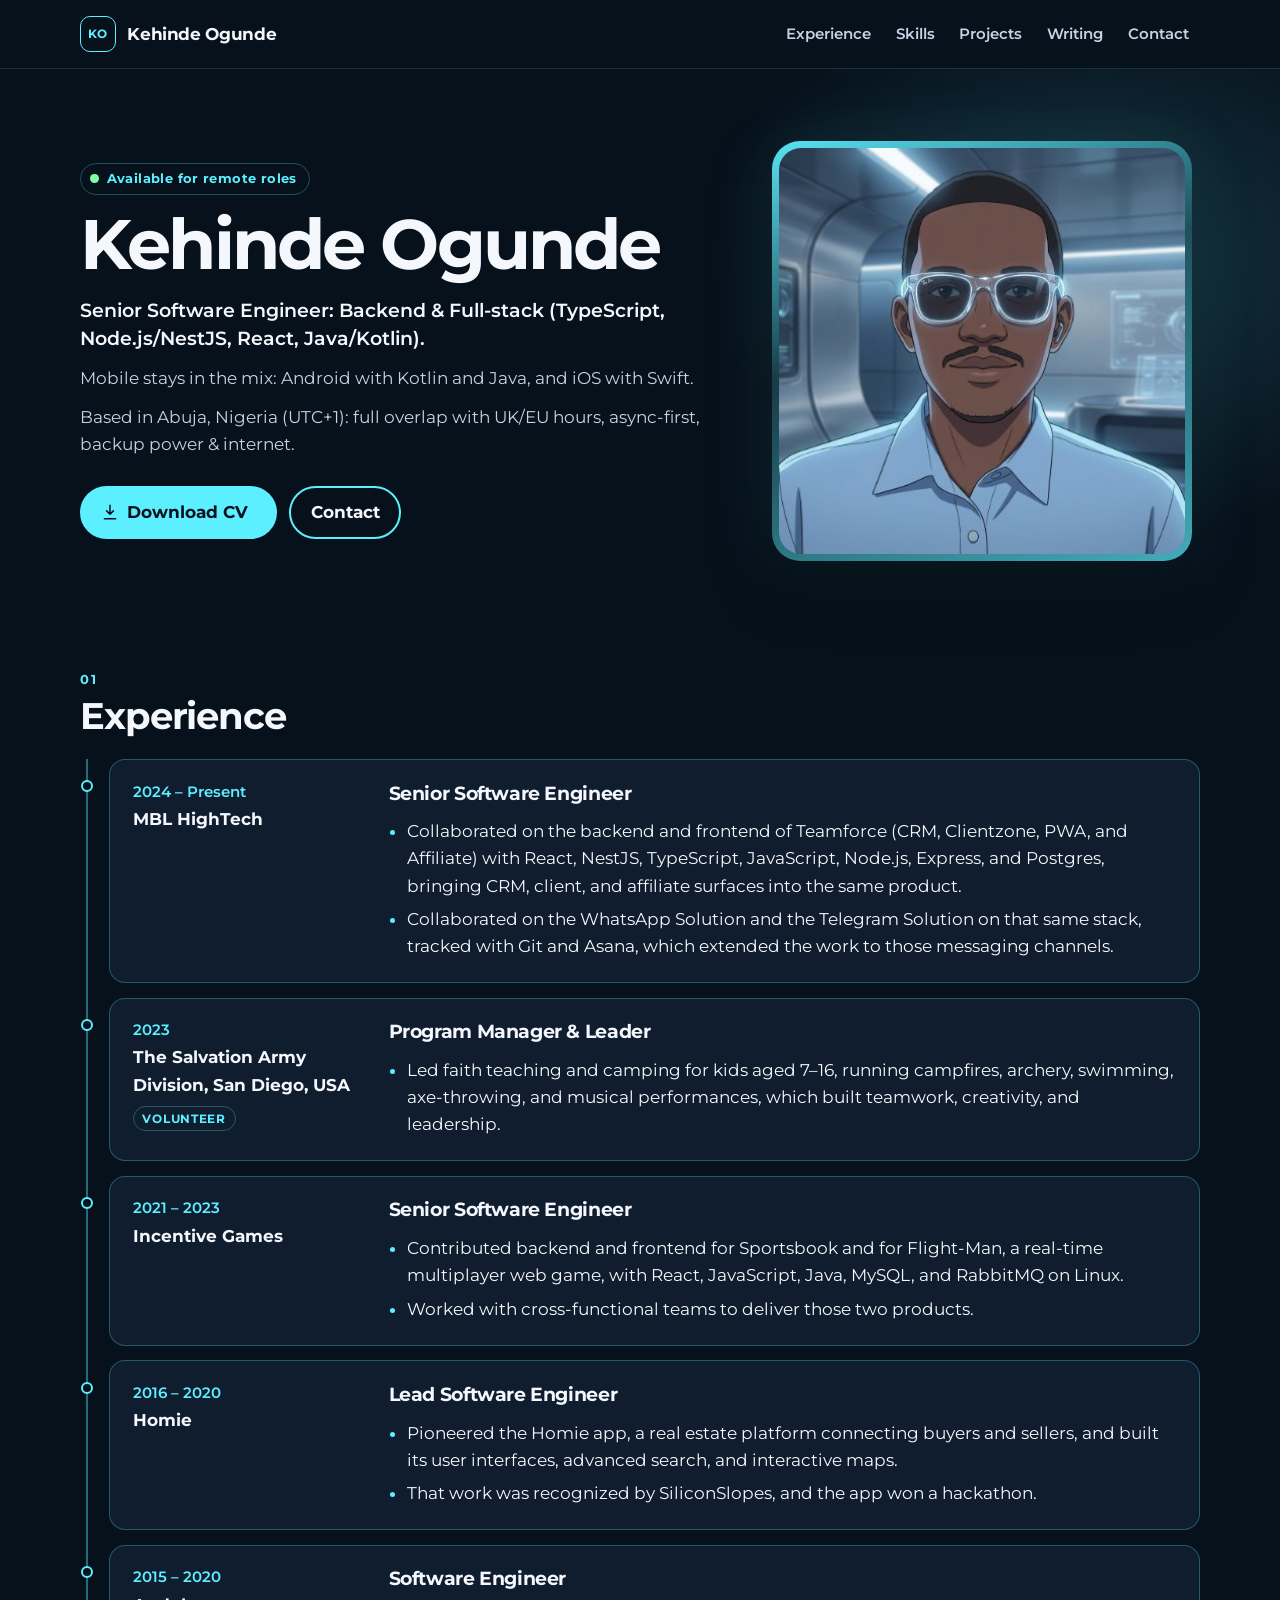
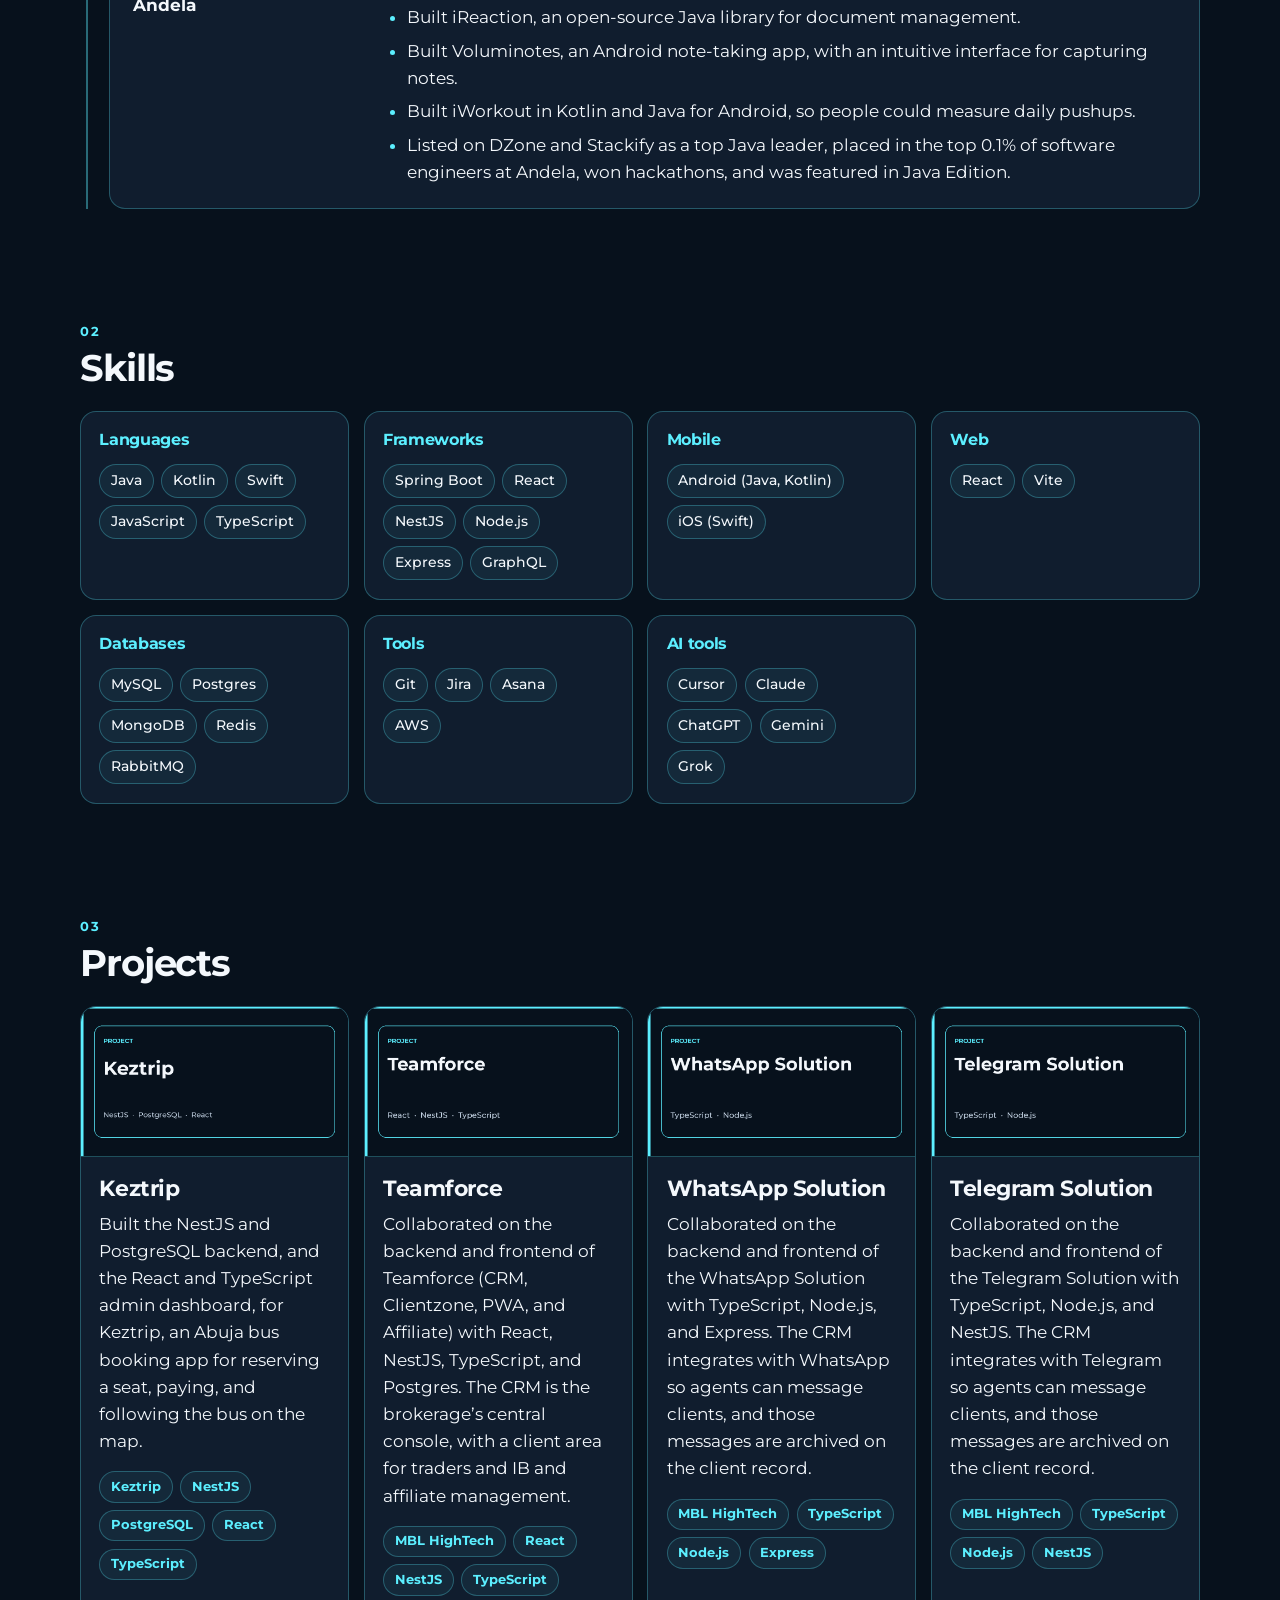
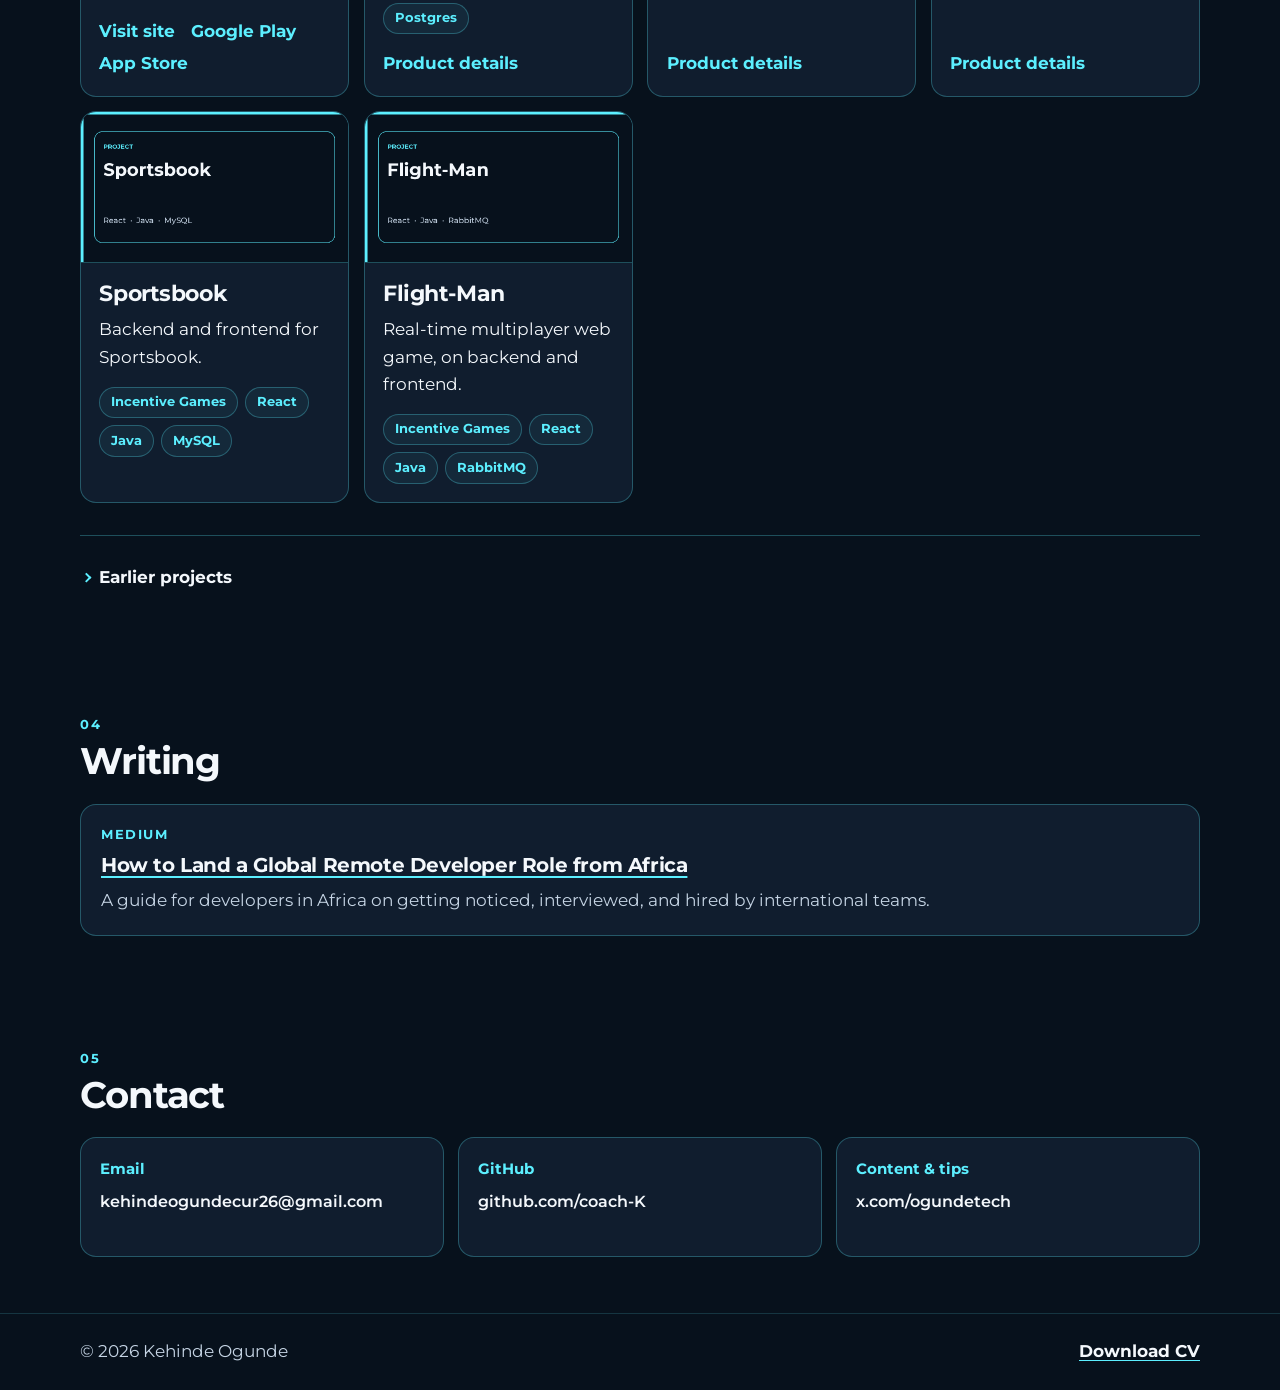
==== commit bab466e9: "Link the MBL HighTech cards to TeamForce product pages. Use the site's wording for Teamforce, WhatsA" ====
--- a/index.html
+++ b/index.html
@@ -267,7 +267,7 @@
             <p class="kicker">03</p>
             <h2 id="projects-title">Projects</h2>
           </div>
-          <!-- No verified public URL for Teamforce, the WhatsApp Solution, or the Telegram Solution. mblhightech.net lists Prime CRM and a WhatsApp Chat Platform under different names. teamforcetechnologies.com does not mention MBL Hightech, so it is not linked. -->
+          <!-- Teamforce, WhatsApp Solution, and Telegram Solution link to teamforcetechnologies.com, confirmed by Kehinde. /products/whatsapp/ and /products/telegram/ return 404; both messaging cards use the communication page, which names WhatsApp and Telegram. -->
           <!-- No verified public URL for Sportsbook or Flight-Man. MEGA Flight is a 2025 Incentive Games title and is not the CV's Flight-Man, so it is not linked. -->
           <ul class="project-grid">
             <li>
@@ -296,7 +296,7 @@
                 <img class="project-thumb" src="assets/projects/teamforce.png" width="960" height="540" alt="" decoding="async">
                 <div class="project-body">
                   <h3>Teamforce</h3>
-                  <p>CRM, Clientzone, PWA, and Affiliate, on backend and frontend.</p>
+                  <p>Collaborated on the backend and frontend of Teamforce (CRM, Clientzone, PWA, and Affiliate) with React, NestJS, TypeScript, and Postgres. The CRM is the brokerage’s central console, with a client area for traders and IB and affiliate management.</p>
                   <ul class="tags" aria-label="Company and technologies">
                     <li class="tag-company">MBL HighTech</li>
                     <li>React</li>
@@ -304,6 +304,7 @@
                     <li>TypeScript</li>
                     <li>Postgres</li>
                   </ul>
+                  <a class="project-cta" href="https://teamforcetechnologies.com/products/" target="_blank" rel="noopener noreferrer">Product details<span class="visually-hidden"> for Teamforce (opens in a new tab)</span></a>
                 </div>
               </article>
             </li>
@@ -312,13 +313,14 @@
                 <img class="project-thumb" src="assets/projects/whatsapp-solution.png" width="960" height="540" alt="" decoding="async">
                 <div class="project-body">
                   <h3>WhatsApp Solution</h3>
-                  <p>Backend and frontend for the WhatsApp Solution.</p>
+                  <p>Collaborated on the backend and frontend of the WhatsApp Solution with TypeScript, Node.js, and Express. The CRM integrates with WhatsApp so agents can message clients, and those messages are archived on the client record.</p>
                   <ul class="tags" aria-label="Company and technologies">
                     <li class="tag-company">MBL HighTech</li>
                     <li>TypeScript</li>
                     <li>Node.js</li>
                     <li>Express</li>
                   </ul>
+                  <a class="project-cta" href="https://teamforcetechnologies.com/products/communication/" target="_blank" rel="noopener noreferrer">Product details<span class="visually-hidden"> for the WhatsApp Solution (opens in a new tab)</span></a>
                 </div>
               </article>
             </li>
@@ -327,13 +329,14 @@
                 <img class="project-thumb" src="assets/projects/telegram-solution.png" width="960" height="540" alt="" decoding="async">
                 <div class="project-body">
                   <h3>Telegram Solution</h3>
-                  <p>Backend and frontend for the Telegram Solution.</p>
+                  <p>Collaborated on the backend and frontend of the Telegram Solution with TypeScript, Node.js, and NestJS. The CRM integrates with Telegram so agents can message clients, and those messages are archived on the client record.</p>
                   <ul class="tags" aria-label="Company and technologies">
                     <li class="tag-company">MBL HighTech</li>
                     <li>TypeScript</li>
                     <li>Node.js</li>
                     <li>NestJS</li>
                   </ul>
+                  <a class="project-cta" href="https://teamforcetechnologies.com/products/communication/" target="_blank" rel="noopener noreferrer">Product details<span class="visually-hidden"> for the Telegram Solution (opens in a new tab)</span></a>
                 </div>
               </article>
             </li>
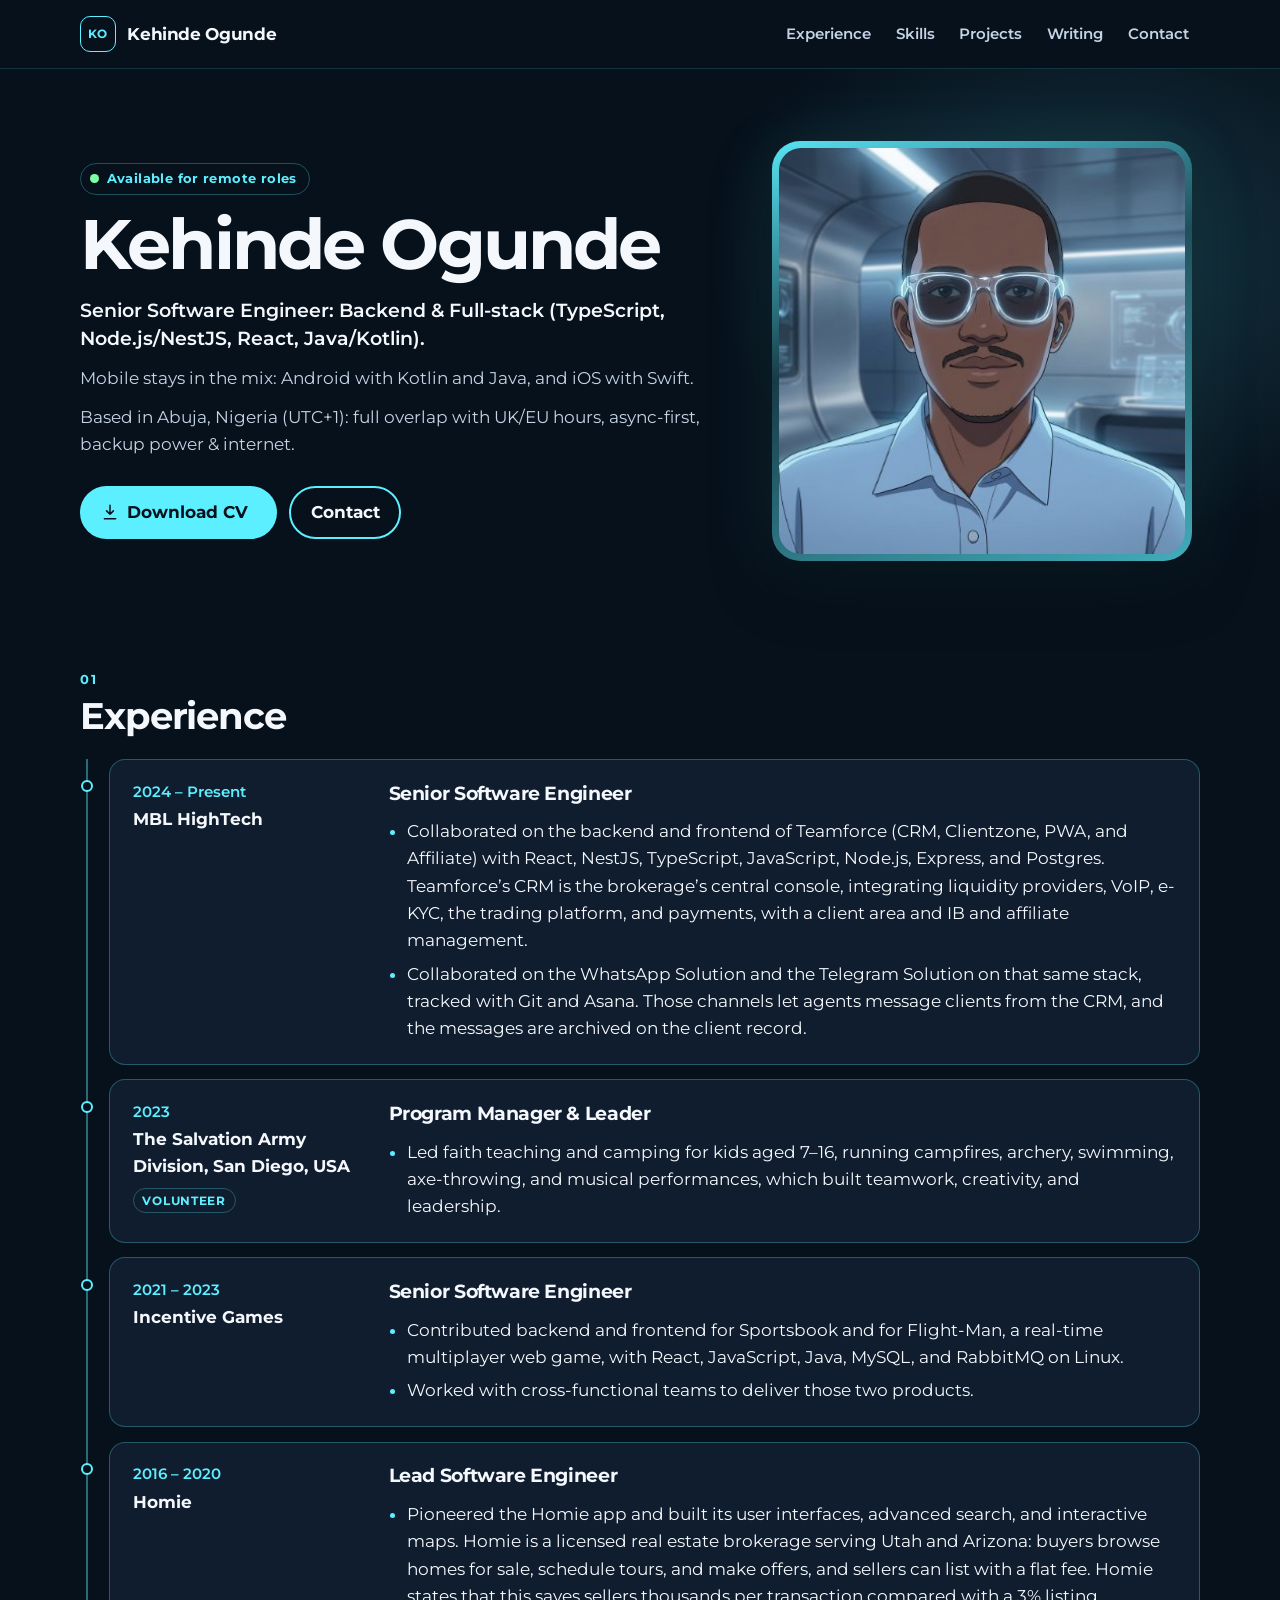
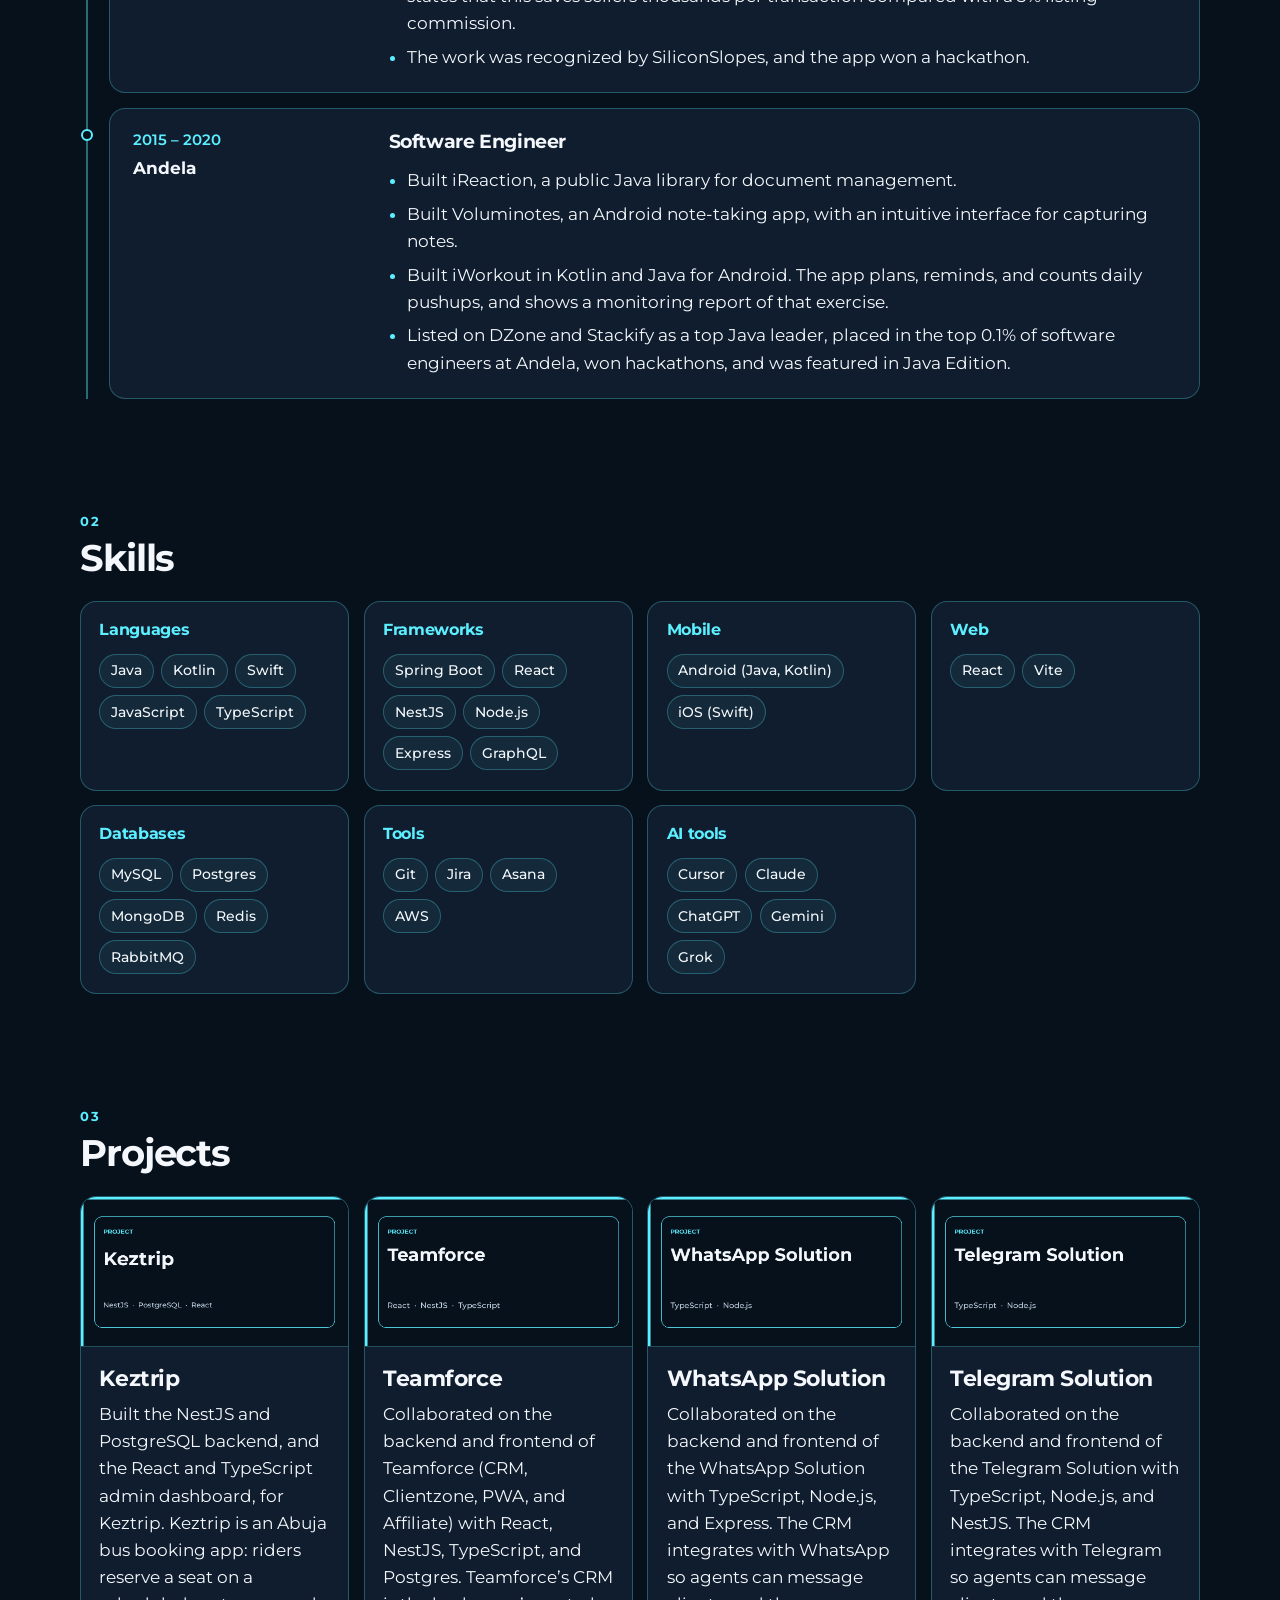
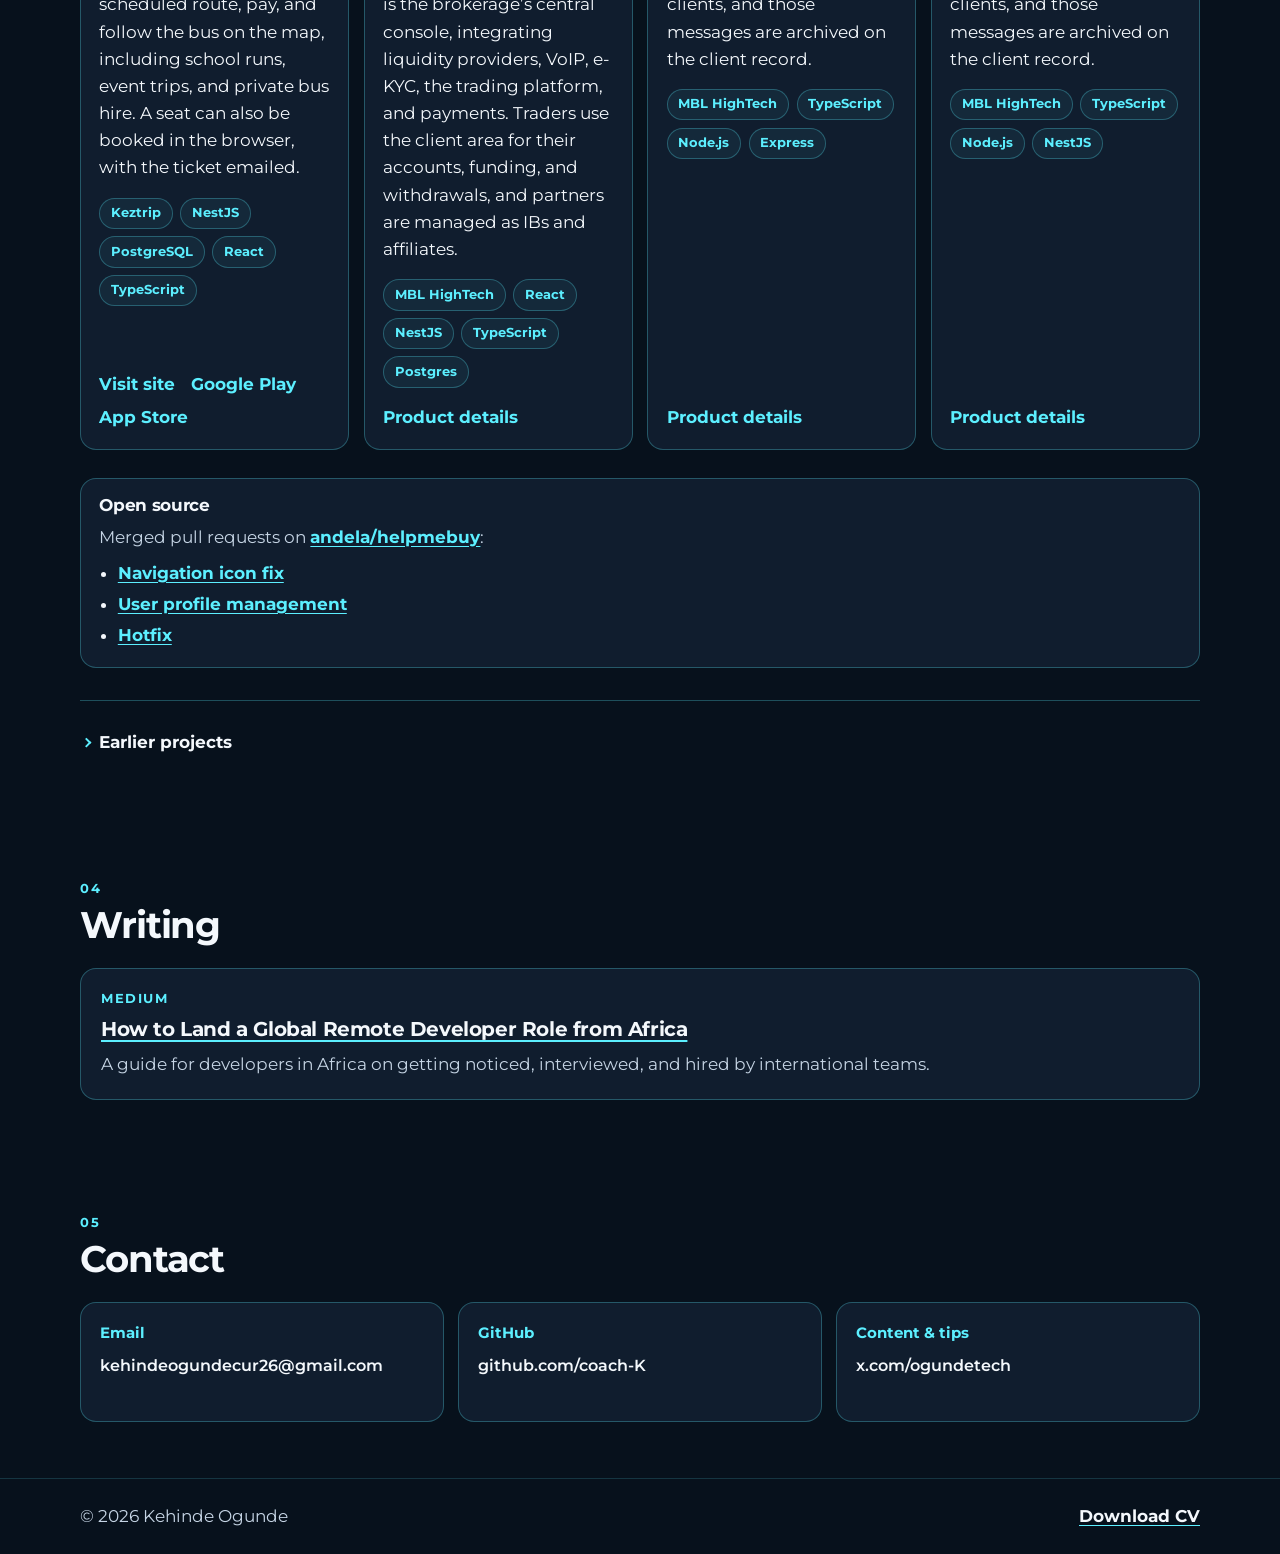
==== commit e2c0f971: "Refresh project outcomes and regenerate the CV. Drop the Incentive Games project cards, link Homie a" ====
--- a/index.html
+++ b/index.html
@@ -122,8 +122,8 @@
                   <p class="role-org">MBL HighTech</p>
                 </div>
                 <ul>
-                  <li>Collaborated on the backend and frontend of Teamforce (CRM, Clientzone, PWA, and Affiliate) with React, NestJS, TypeScript, JavaScript, Node.js, Express, and Postgres, bringing CRM, client, and affiliate surfaces into the same product.</li>
-                  <li>Collaborated on the WhatsApp Solution and the Telegram Solution on that same stack, tracked with Git and Asana, which extended the work to those messaging channels.</li>
+                  <li>Collaborated on the backend and frontend of Teamforce (CRM, Clientzone, PWA, and Affiliate) with React, NestJS, TypeScript, JavaScript, Node.js, Express, and Postgres. Teamforce’s CRM is the brokerage’s central console, integrating liquidity providers, VoIP, e-KYC, the trading platform, and payments, with a client area and IB and affiliate management.</li>
+                  <li>Collaborated on the WhatsApp Solution and the Telegram Solution on that same stack, tracked with Git and Asana. Those channels let agents message clients from the CRM, and the messages are archived on the client record.</li>
                 </ul>
               </article>
             </li>
@@ -160,10 +160,9 @@
                   <p class="role-when"><time datetime="2016">2016</time> – <time datetime="2020">2020</time></p>
                   <p class="role-org">Homie</p>
                 </div>
-                <!-- TODO: Google Play listing for Homie was not linked. play.google.com/store/apps/details?id=com.homie.sharedliving is a different app (roommate finder, Israeli developer). Package ids com.homie, com.homie.app, and com.homie.realestate returned 404. -->
                 <ul>
-                  <li>Pioneered the Homie app, a real estate platform connecting buyers and sellers, and built its user interfaces, advanced search, and interactive maps.</li>
-                  <li>That work was recognized by SiliconSlopes, and the app won a hackathon.</li>
+                  <li>Pioneered the Homie app and built its user interfaces, advanced search, and interactive maps. Homie is a licensed real estate brokerage serving Utah and Arizona: buyers browse homes for sale, schedule tours, and make offers, and sellers can list with a flat fee. Homie states that this saves sellers thousands per transaction compared with a 3% listing commission.</li>
+                  <li>The work was recognized by SiliconSlopes, and the app won a hackathon.</li>
                 </ul>
               </article>
             </li>
@@ -175,9 +174,9 @@
                   <p class="role-org">Andela</p>
                 </div>
                 <ul>
-                  <li>Built iReaction, an open-source Java library for document management.</li>
+                  <li>Built iReaction, a public Java library for document management.</li>
                   <li>Built Voluminotes, an Android note-taking app, with an intuitive interface for capturing notes.</li>
-                  <li>Built iWorkout in Kotlin and Java for Android, so people could measure daily pushups.</li>
+                  <li>Built iWorkout in Kotlin and Java for Android. The app plans, reminds, and counts daily pushups, and shows a monitoring report of that exercise.</li>
                   <li>Listed on DZone and Stackify as a top Java leader, placed in the top 0.1% of software engineers at Andela, won hackathons, and was featured in Java Edition.</li>
                 </ul>
               </article>
@@ -268,14 +267,13 @@
             <h2 id="projects-title">Projects</h2>
           </div>
           <!-- Teamforce, WhatsApp Solution, and Telegram Solution link to teamforcetechnologies.com, confirmed by Kehinde. /products/whatsapp/ and /products/telegram/ return 404; both messaging cards use the communication page, which names WhatsApp and Telegram. -->
-          <!-- No verified public URL for Sportsbook or Flight-Man. MEGA Flight is a 2025 Incentive Games title and is not the CV's Flight-Man, so it is not linked. -->
           <ul class="project-grid">
             <li>
               <article class="project-card">
                 <img class="project-thumb" src="assets/projects/keztrip.png" width="960" height="540" alt="" decoding="async">
                 <div class="project-body">
                   <h3>Keztrip</h3>
-                  <p>Built the NestJS and PostgreSQL backend, and the React and TypeScript admin dashboard, for Keztrip, an Abuja bus booking app for reserving a seat, paying, and following the bus on the map.</p>
+                  <p>Built the NestJS and PostgreSQL backend, and the React and TypeScript admin dashboard, for Keztrip. Keztrip is an Abuja bus booking app: riders reserve a seat on a scheduled route, pay, and follow the bus on the map, including school runs, event trips, and private bus hire. A seat can also be booked in the browser, with the ticket emailed.</p>
                   <ul class="tags" aria-label="Company and technologies">
                     <li class="tag-company">Keztrip</li>
                     <li>NestJS</li>
@@ -296,7 +294,7 @@
                 <img class="project-thumb" src="assets/projects/teamforce.png" width="960" height="540" alt="" decoding="async">
                 <div class="project-body">
                   <h3>Teamforce</h3>
-                  <p>Collaborated on the backend and frontend of Teamforce (CRM, Clientzone, PWA, and Affiliate) with React, NestJS, TypeScript, and Postgres. The CRM is the brokerage’s central console, with a client area for traders and IB and affiliate management.</p>
+                  <p>Collaborated on the backend and frontend of Teamforce (CRM, Clientzone, PWA, and Affiliate) with React, NestJS, TypeScript, and Postgres. Teamforce’s CRM is the brokerage’s central console, integrating liquidity providers, VoIP, e-KYC, the trading platform, and payments. Traders use the client area for their accounts, funding, and withdrawals, and partners are managed as IBs and affiliates.</p>
                   <ul class="tags" aria-label="Company and technologies">
                     <li class="tag-company">MBL HighTech</li>
                     <li>React</li>
@@ -340,37 +338,16 @@
                 </div>
               </article>
             </li>
-            <li>
-              <article class="project-card">
-                <img class="project-thumb" src="assets/projects/sportsbook.png" width="960" height="540" alt="" decoding="async">
-                <div class="project-body">
-                  <h3>Sportsbook</h3>
-                  <p>Backend and frontend for Sportsbook.</p>
-                  <ul class="tags" aria-label="Company and technologies">
-                    <li class="tag-company">Incentive Games</li>
-                    <li>React</li>
-                    <li>Java</li>
-                    <li>MySQL</li>
-                  </ul>
-                </div>
-              </article>
-            </li>
-            <li>
-              <article class="project-card">
-                <img class="project-thumb" src="assets/projects/flight-man.png" width="960" height="540" alt="" decoding="async">
-                <div class="project-body">
-                  <h3>Flight-Man</h3>
-                  <p>Real-time multiplayer web game, on backend and frontend.</p>
-                  <ul class="tags" aria-label="Company and technologies">
-                    <li class="tag-company">Incentive Games</li>
-                    <li>React</li>
-                    <li>Java</li>
-                    <li>RabbitMQ</li>
-                  </ul>
-                </div>
-              </article>
-            </li>
           </ul>
+          <div class="open-source">
+            <h3>Open source</h3>
+            <p>Merged pull requests on <a href="https://github.com/andela/helpmebuy" target="_blank" rel="noopener noreferrer">andela/helpmebuy</a>:</p>
+            <ul>
+              <li><a href="https://github.com/andela/helpmebuy/pull/51" target="_blank" rel="noopener noreferrer">Navigation icon fix</a></li>
+              <li><a href="https://github.com/andela/helpmebuy/pull/50" target="_blank" rel="noopener noreferrer">User profile management</a></li>
+              <li><a href="https://github.com/andela/helpmebuy/pull/48" target="_blank" rel="noopener noreferrer">Hotfix</a></li>
+            </ul>
+          </div>
           <details class="earlier">
             <summary>Earlier projects</summary>
             <ul class="project-grid project-grid-compact">
@@ -379,7 +356,7 @@
                   <img class="project-thumb" src="assets/projects/ireaction.png" width="960" height="540" alt="" decoding="async">
                   <div class="project-body">
                     <h3>iReaction</h3>
-                    <p>Open-source Java library for document management.</p>
+                    <p>Public Java library for document management.</p>
                     <ul class="tags" aria-label="Company and technologies">
                       <li class="tag-company">Andela</li>
                       <li>Java</li>
@@ -408,7 +385,7 @@
                   <img class="project-thumb" src="assets/projects/iworkout.png" width="960" height="540" alt="" decoding="async">
                   <div class="project-body">
                     <h3>iWorkout</h3>
-                    <p>Workout app that measures daily pushups, built with Kotlin and Java for Android.</p>
+                    <p>Android app, in Kotlin and Java, that plans, reminds, and counts daily pushups and shows a monitoring report.</p>
                     <ul class="tags" aria-label="Company and technologies">
                       <li class="tag-company">Andela</li>
                       <li>Kotlin</li>
@@ -419,16 +396,15 @@
                 </article>
               </li>
               <li>
-                <!-- TODO: no verified Google Play URL for the Homie real-estate app. com.homie.sharedliving is a different product. Do not link a store page until the package id is confirmed. -->
                 <article class="project-card">
                   <img class="project-thumb" src="assets/projects/homie.png" width="960" height="540" alt="" decoding="async">
                   <div class="project-body">
                     <h3>Homie</h3>
-                    <p>Real estate app connecting buyers and sellers, with search and interactive maps.</p>
+                    <p>Built the user interfaces, advanced search, and interactive maps for the Homie app. Homie is a licensed real estate brokerage serving Utah and Arizona. Buyers browse homes for sale, schedule tours, and make offers. Sellers can list with a flat fee. Homie states that this saves sellers thousands per transaction compared with a 3% listing commission.</p>
                     <ul class="tags" aria-label="Company and technologies">
                       <li class="tag-company">Homie</li>
-                      <li>Android</li>
                     </ul>
+                    <a class="project-cta" href="https://homie.com" target="_blank" rel="noopener noreferrer">Visit site<span class="visually-hidden"> for Homie (opens in a new tab)</span></a>
                   </div>
                 </article>
               </li>
@@ -455,6 +431,8 @@
           </ul>
         </div>
       </section>
+
+      <!-- TODO: testimonials section. Add quotes only when Kehinde supplies them. Do not show a testimonials block until then. -->
 
       <section class="section" id="contact" aria-labelledby="contact-title">
         <div class="wrap">
--- a/styles.css
+++ b/styles.css
@@ -677,6 +677,42 @@
   text-decoration: underline;
 }
 
+.open-source {
+  margin-top: 1.75rem;
+  padding: 1rem 1.15rem 1.1rem;
+  border: 1px solid var(--line);
+  border-radius: var(--radius);
+  background: var(--card);
+}
+
+.open-source h3 {
+  font-size: 1.05rem;
+}
+
+.open-source p {
+  margin-top: 0.4rem;
+  color: var(--muted);
+}
+
+.open-source ul {
+  margin-top: 0.55rem;
+  padding-left: 1.15rem;
+}
+
+.open-source li {
+  list-style: disc;
+}
+
+.open-source li + li {
+  margin-top: 0.25rem;
+}
+
+.open-source a {
+  color: var(--cyan);
+  font-weight: 700;
+  text-underline-offset: 0.18em;
+}
+
 .earlier {
   margin-top: 2rem;
   border-top: 1px solid var(--line);
@@ -935,6 +971,7 @@
   .skill-card,
   .project-card,
   .writing-card,
+  .open-source,
   .contact-card {
     background: #fff;
     border-color: #ccc;
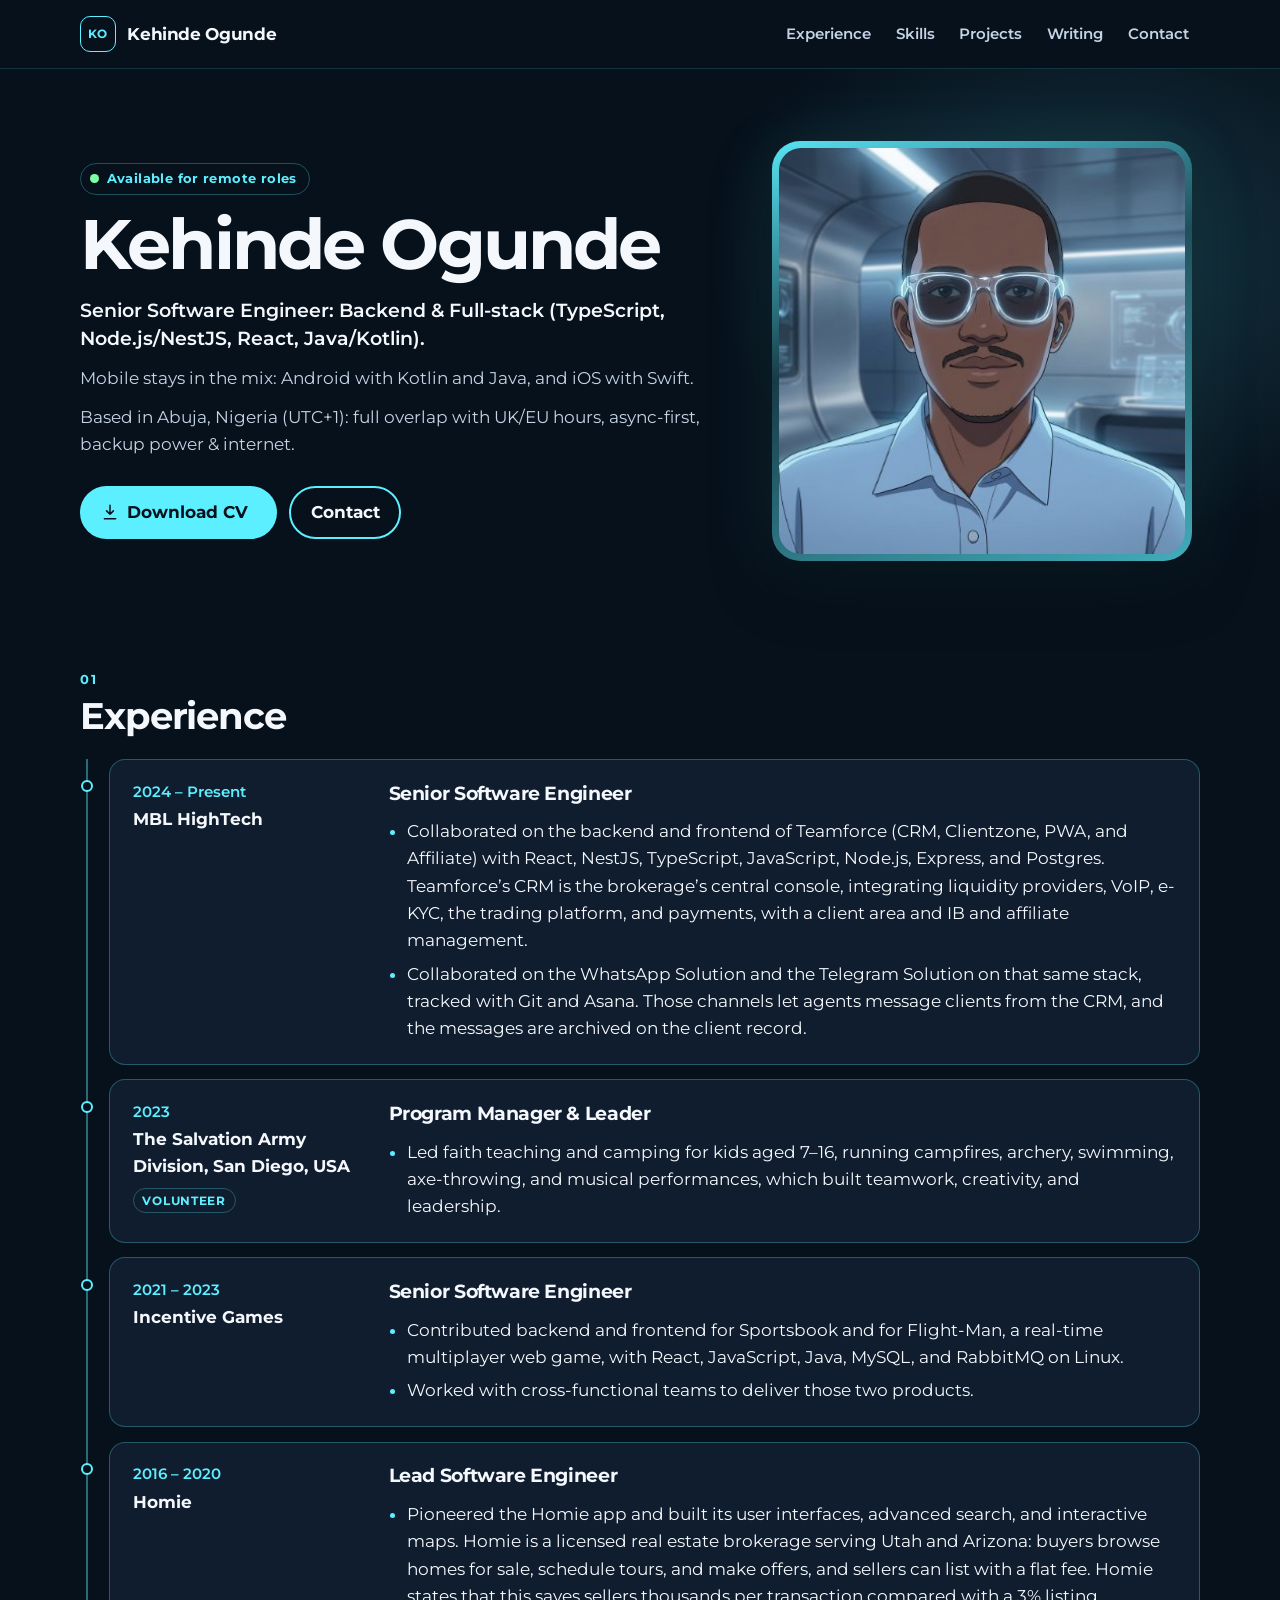
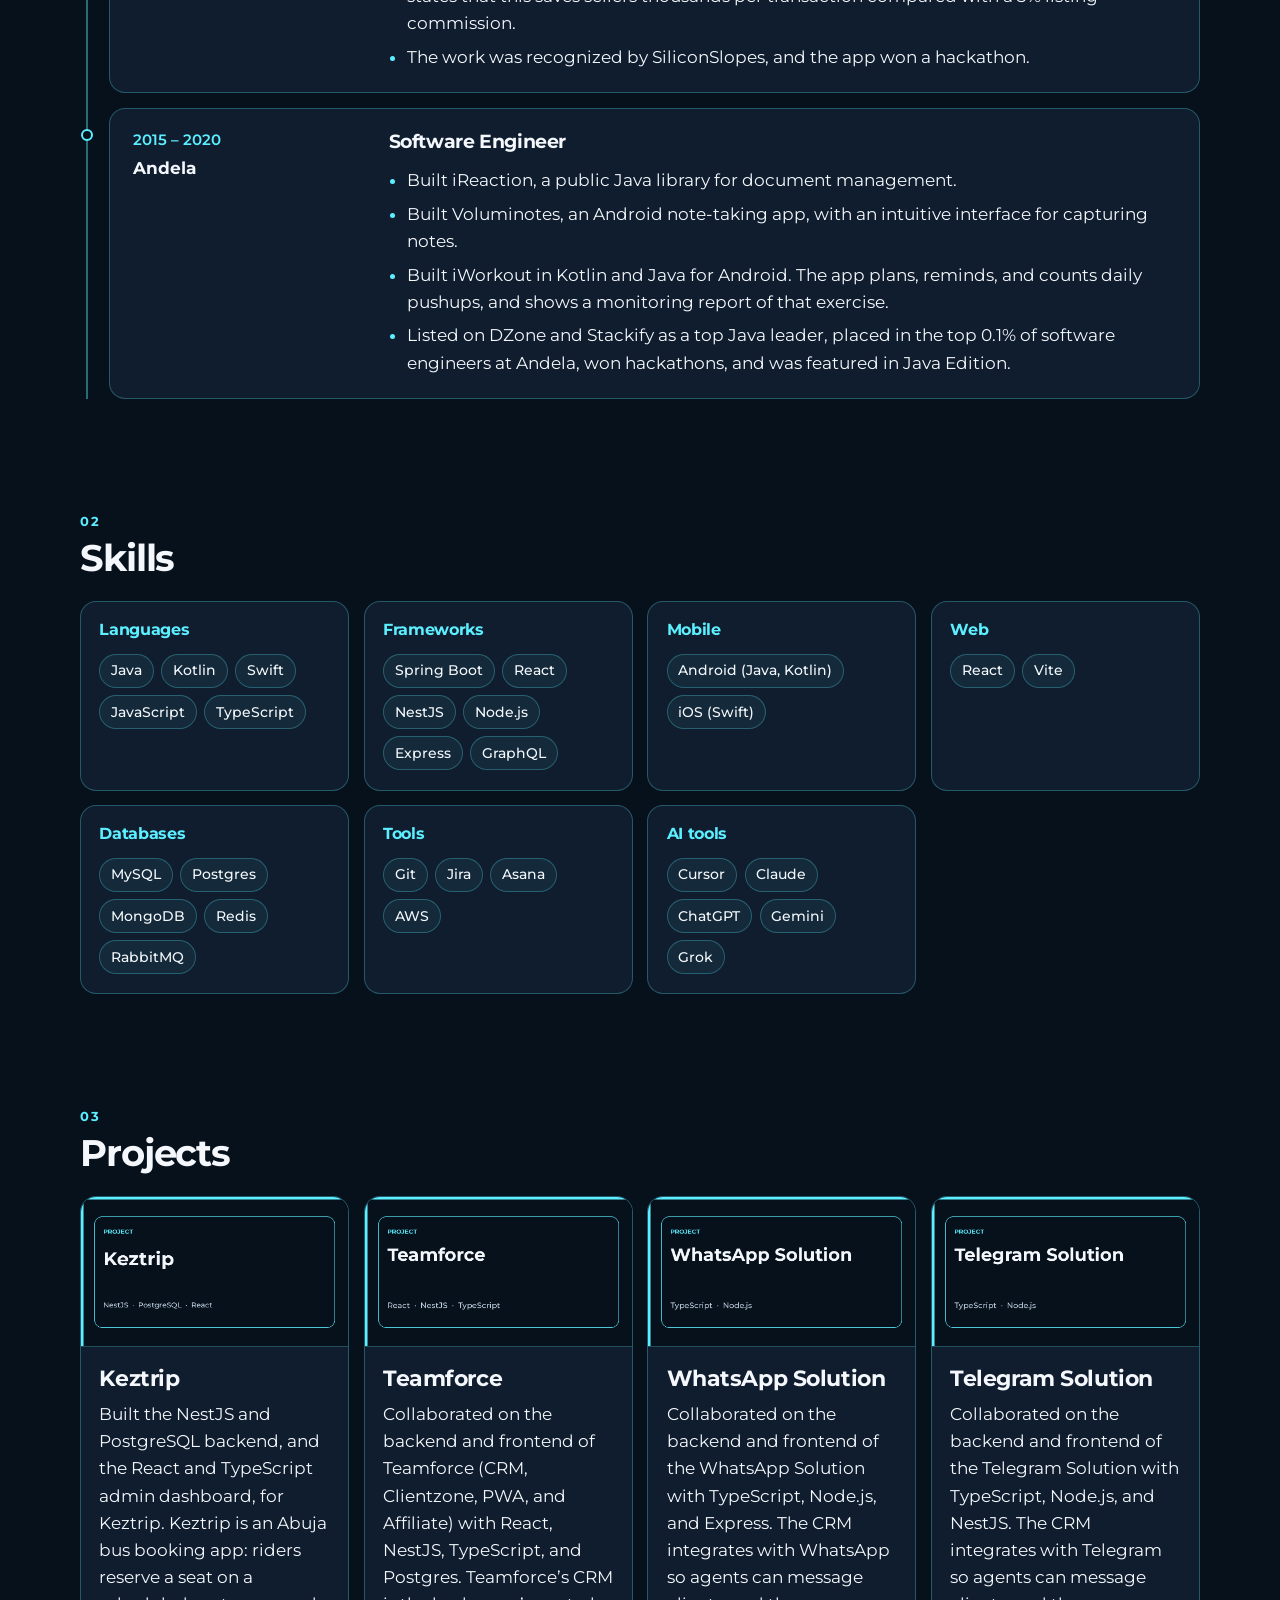
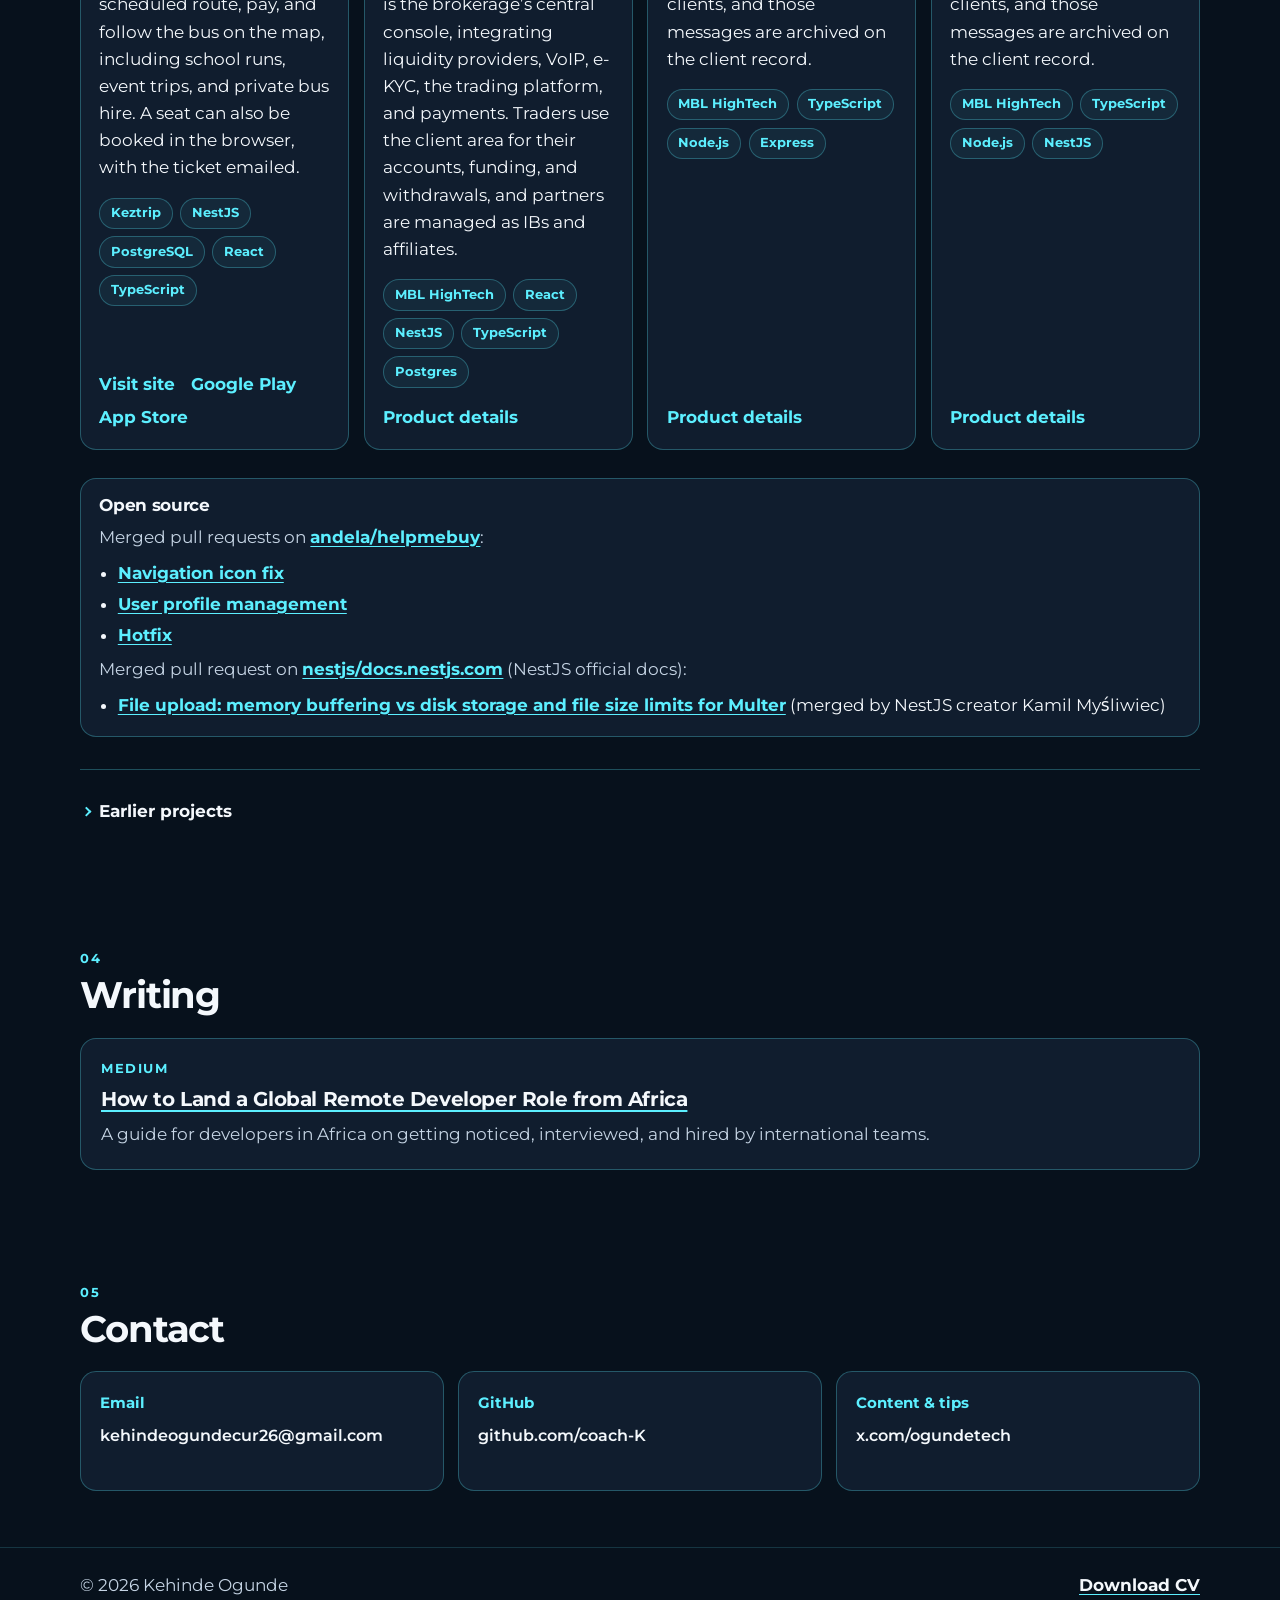
==== commit 70a1db22: "Add NestJS docs PR #3615 to open-source section and CV" ====
--- a/index.html
+++ b/index.html
@@ -9,11 +9,11 @@
     <title>Kehinde Ogunde — Senior Software Engineer</title>
     <meta name="description" content="Senior Software Engineer in Abuja, Nigeria (UTC+1), focused on backend and full-stack work with TypeScript, Node.js/NestJS, React, and Java/Kotlin. Available for remote roles.">
     <meta name="author" content="Kehinde Ogunde">
-    <link rel="canonical" href="https://kehindeogunde.com">
+    <link rel="canonical" href="https://kehindeogunde.com/">
     <meta property="og:title" content="Kehinde Ogunde — Senior Software Engineer">
     <meta property="og:description" content="Senior Software Engineer in Abuja, Nigeria (UTC+1), focused on backend and full-stack work with TypeScript, Node.js/NestJS, React, and Java/Kotlin. Available for remote roles.">
     <meta property="og:type" content="website">
-    <meta property="og:url" content="https://kehindeogunde.com">
+    <meta property="og:url" content="https://kehindeogunde.com/">
     <meta property="og:image" content="https://kehindeogunde.com/assets/og-image.png">
     <meta property="og:image:width" content="1200">
     <meta property="og:image:height" content="630">
@@ -36,16 +36,18 @@
         "name": "Kehinde Ogunde",
         "jobTitle": "Senior Software Engineer",
         "email": "kehindeogundecur26@gmail.com",
-        "url": "https://kehindeogunde.com",
+        "url": "https://kehindeogunde.com/",
         "image": "https://kehindeogunde.com/assets/avatar.jpg",
         "address": {
           "@type": "PostalAddress",
           "addressLocality": "Abuja",
-          "addressCountry": "Nigeria"
+          "addressCountry": "NG"
         },
         "sameAs": [
           "https://github.com/coach-K",
-          "https://x.com/ogundetech"
+          "https://x.com/ogundetech",
+          "https://medium.com/@ogundetech",
+          "https://linktr.ee/ogundetech"
         ],
         "worksFor": {
           "@type": "Organization",
@@ -346,6 +348,10 @@
               <li><a href="https://github.com/andela/helpmebuy/pull/51" target="_blank" rel="noopener noreferrer">Navigation icon fix</a></li>
               <li><a href="https://github.com/andela/helpmebuy/pull/50" target="_blank" rel="noopener noreferrer">User profile management</a></li>
               <li><a href="https://github.com/andela/helpmebuy/pull/48" target="_blank" rel="noopener noreferrer">Hotfix</a></li>
+            </ul>
+            <p>Merged pull request on <a href="https://github.com/nestjs/docs.nestjs.com" target="_blank" rel="noopener noreferrer">nestjs/docs.nestjs.com</a> (NestJS official docs):</p>
+            <ul>
+              <li><a href="https://github.com/nestjs/docs.nestjs.com/pull/3615" target="_blank" rel="noopener noreferrer">File upload: memory buffering vs disk storage and file size limits for Multer</a> (merged by NestJS creator Kamil Myśliwiec)</li>
             </ul>
           </div>
           <details class="earlier">
@@ -467,5 +473,12 @@
       </div>
     </footer>
     <script src="script.js" defer></script>
+    <!--
+      Visitor stats: GoatCounter. Free for personal use, no cookies, no cookie banner.
+      Create a free account at https://www.goatcounter.com and set the site code to kehindeogunde
+      so this endpoint exists: https://kehindeogunde.goatcounter.com/count
+      Until that account exists, the script will not record visits.
+    -->
+    <script data-goatcounter="https://kehindeogunde.goatcounter.com/count" async src="https://gc.zgo.at/count.js"></script>
   </body>
 </html>
